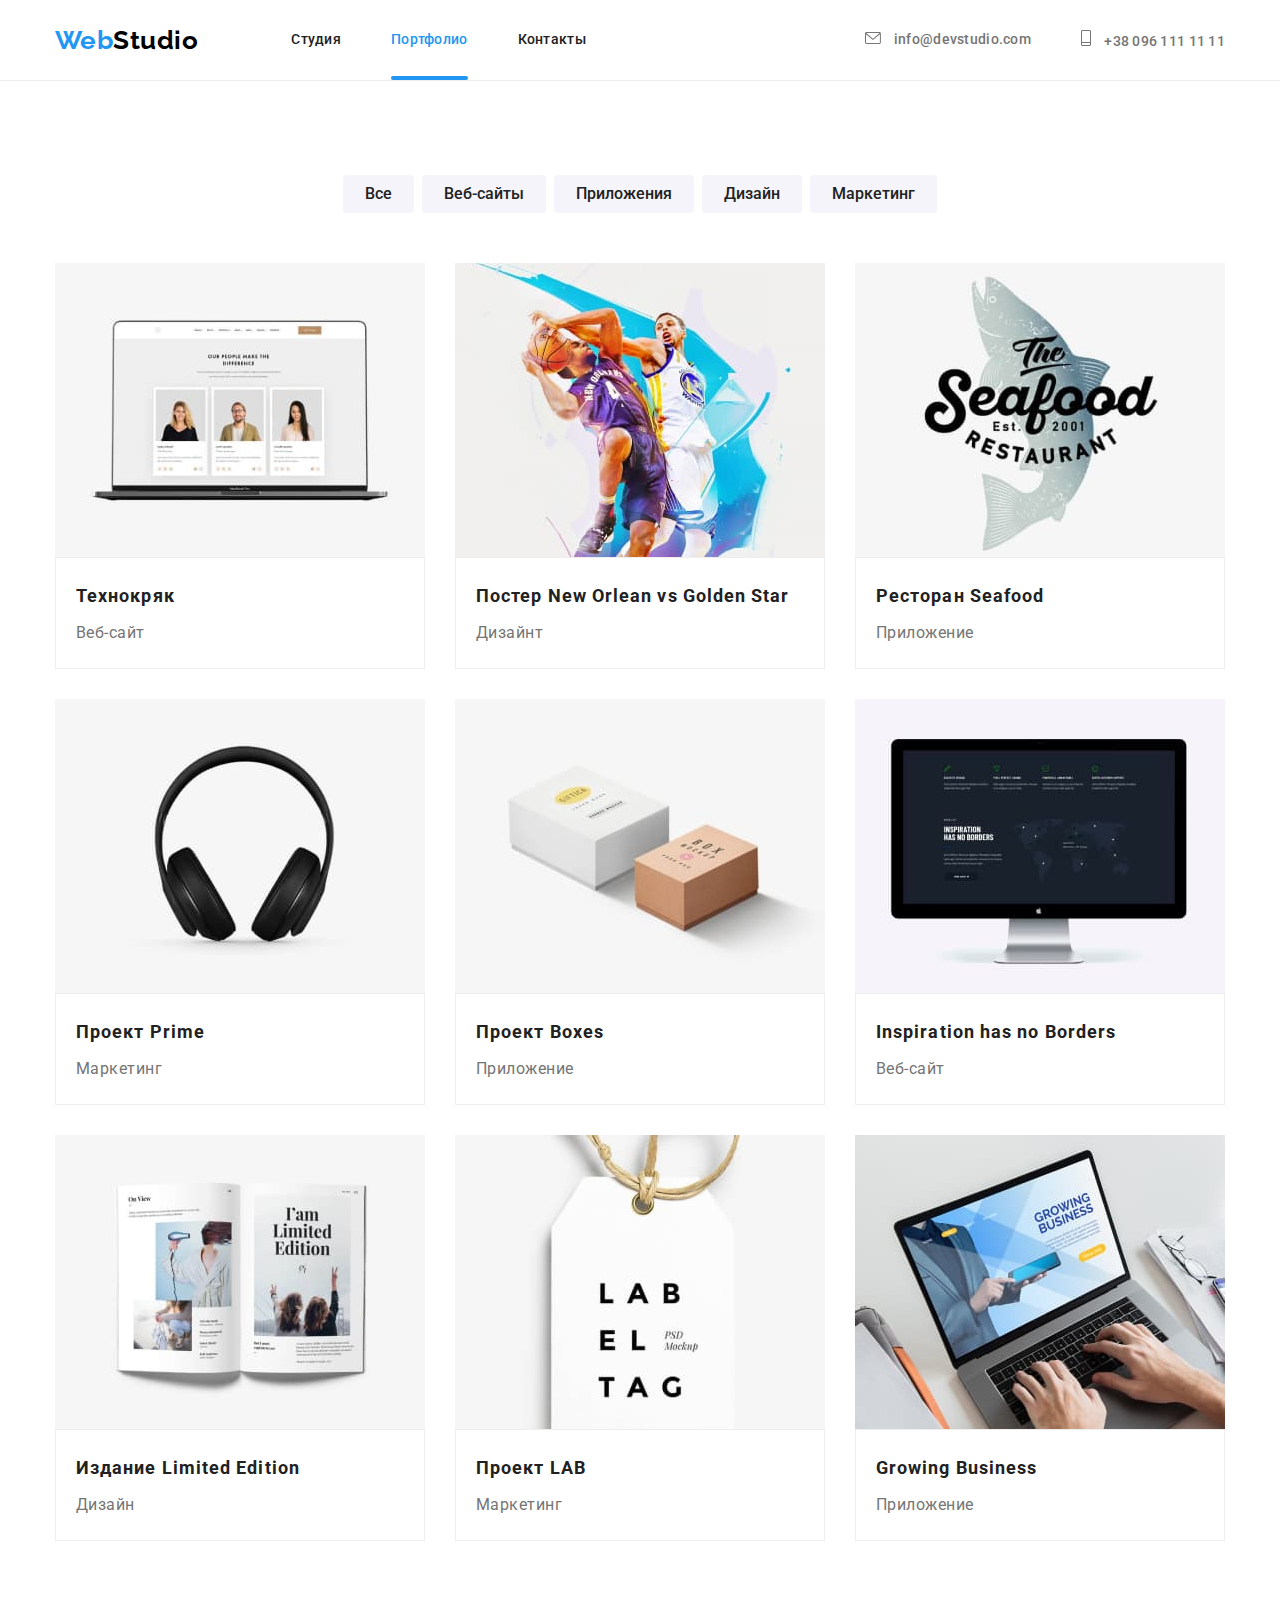
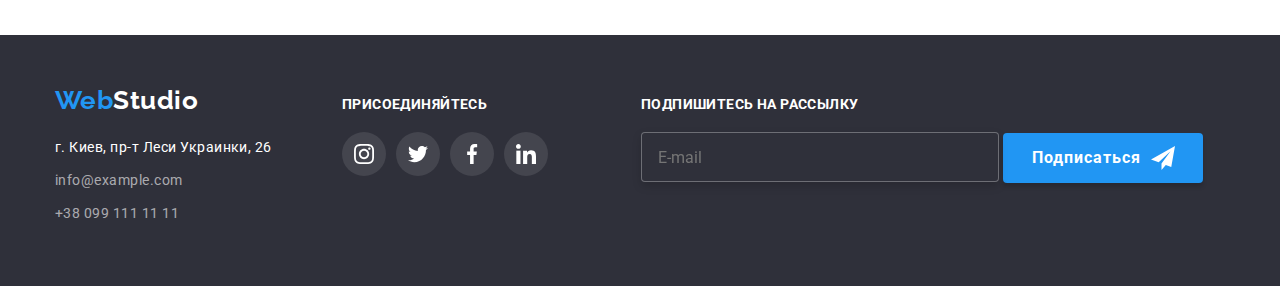
==== portfolio.html @ 66b0805a "add all my files" ====
<!DOCTYPE html>
<html lang="ru">
  <head>
    <meta charset="UTF-8" />
    <meta http-equiv="X-UA-Compatible" content="IE=edge" />
    <meta name="viewport" content="width=device-width, initial-scale=1.0" />
    <title>Document</title>
    <link
      href="https://fonts.googleapis.com/css2?family=Raleway:wght@700&family=Roboto:wght@400;500;700;900&display=swap"
      rel="stylesheet"
    />
    <link
      rel="stylesheet"
      href="https://cdnjs.cloudflare.com/ajax/libs/modern-normalize/1.1.0/modern-normalize.min.css"
    />
    <link rel="stylesheet" href="./css/styles.css" />
  </head>
  <body class="body">
    <!-- хедер -->
    <header class="site-heder">
      <div class="container main-heder">
        <nav class="nav-title">
          <a href="./index.html" class="logo"
            ><span class="logo-web">Web</span><span class="logo-studio">Studio</span></a
          >
          <ul class="nav">
            <li class="item"><a class="link-nav" href="./index.html">Студия</a></li>
            <li class="item"><a class="link-nav current" href="">Портфолио</a></li>
            <li class="item"><a class="link-nav" href="">Контакты</a></li>
          </ul>
        </nav>

        <ul class="auth">
          <li class="auth-item">
            <a class="link-auth" href="mailto:info@devstudio.com">
              <svg class="icon-auth" width="16" height="12">
                <use href="./images/symbol-defs.svg#icon-envelope"></use>
              </svg>
              info@devstudio.com</a
            >
          </li>
          <li class="auth-item">
            <a class="link-auth" href="tel:+380961111111">
              <svg class="icon-auth" width="10" height="16">
                <use href="./images/symbol-defs.svg#icon-Vector"></use>
              </svg>
              +38 096 111 11 11</a
            >
          </li>
        </ul>
      </div>
    </header>
    <!-- розділ мейн -->
    <main>
      <!-- Портфолио -->
      <section class="section">
        <div class="container">
          <h1 class="visually-hidden">Портфолио</h1>
          <ul class="btn-flex">
            <li class="btn-flex-element"><button class="btn" type="button">Все</button></li>
            <li class="btn-flex-element"><button class="btn" type="button">Веб-сайты</button></li>
            <li class="btn-flex-element"><button class="btn" type="button">Приложения</button></li>
            <li class="btn-flex-element"><button class="btn" type="button">Дизайн</button></li>
            <li class="btn-flex-element"><button class="btn" type="button">Маркетинг</button></li>
          </ul>
          <ul class="list-portfolio">
            <li class="flex-element">
              <a class="link-portfolio" href="">
                <div class="img-relative">
                  <img
                    class="img"
                    src="./images/macbook.jpg"
                    alt="people make the difference"
                    width="370"
                    height="294"
                  />
                  <div class="text-overlay">
                    <p class="text-img">
                      Ресурс предлагает комплексные предложения с разным уровнем функционала и
                      сервисов. Все это позволит посетителю получить исчерпывающие сведения о
                      компании или частном лице.
                    </p>
                  </div>
                </div>
                <div class="imeges">
                  <h2 class="title-portfolio">Технокряк</h2>
                  <p class="text-portfolio">Веб-сайт</p>
                </div>
              </a>
            </li>
            <li class="flex-element">
              <a class="link-portfolio" href="">
                <div class="img-relative">
                  <img
                    class="img"
                    src="./images/basketball.jpg"
                    alt="dynamic game"
                    width="370"
                    height="294"
                  />
                  <div class="text-overlay">
                    <p class="text-img">
                      Ресурс предлагает комплексные предложения с разным уровнем функционала и
                      сервисов. Все это позволит посетителю получить исчерпывающие сведения о
                      компании или частном лице.
                    </p>
                  </div>
                </div>
                <div class="imeges">
                  <h2 class="title-portfolio">Постер New Orlean vs Golden Star</h2>
                  <p class="text-portfolio">Дизайнт</p>
                </div>
              </a>
            </li>
            <li class="flex-element">
              <a class="link-portfolio" href="">
                <div class="img-relative">
                  <img
                    class="img"
                    src="./images/restourant.jpg"
                    alt="restaurant sign"
                    width="370"
                    height="294"
                  />
                  <div class="text-overlay">
                    <p class="text-img">
                      Ресурс предлагает комплексные предложения с разным уровнем функционала и
                      сервисов. Все это позволит посетителю получить исчерпывающие сведения о
                      компании или частном лице.
                    </p>
                  </div>
                </div>
                <div class="imeges">
                  <h2 class="title-portfolio">Ресторан Seafood</h2>
                  <p class="text-portfolio">Приложение</p>
                </div>
              </a>
            </li>
            <li class="flex-element">
              <a class="link-portfolio" href="">
                <div class="img-relative">
                  <img
                    class="img"
                    src="./images/earphones.jpg"
                    alt="black earphones"
                    width="370"
                    height="294"
                  />
                  <div class="text-overlay">
                    <p class="text-img">
                      Ресурс предлагает комплексные предложения с разным уровнем функционала и
                      сервисов. Все это позволит посетителю получить исчерпывающие сведения о
                      компании или частном лице.
                    </p>
                  </div>
                </div>
                <div class="imeges">
                  <h2 class="title-portfolio">Проект Prime</h2>
                  <p class="text-portfolio">Маркетинг</p>
                </div>
              </a>
            </li>
            <li class="flex-element">
              <a class="link-portfolio" href="">
                <div class="img-relative">
                  <img
                    class="img"
                    src="./images/boxes.jpg"
                    alt="two boxes"
                    width="370"
                    height="294"
                  />
                  <div class="text-overlay">
                    <p class="text-img">
                      Ресурс предлагает комплексные предложения с разным уровнем функционала и
                      сервисов. Все это позволит посетителю получить исчерпывающие сведения о
                      компании или частном лице.
                    </p>
                  </div>
                </div>
                <div class="imeges">
                  <h2 class="title-portfolio">Проект Boxes</h2>
                  <p class="text-portfolio">Приложение</p>
                </div>
              </a>
            </li>
            <li class="flex-element">
              <a class="link-portfolio" href="">
                <div class="img-relative">
                  <img
                    class="img"
                    src="./images/monitor.jpg"
                    alt="Inspiration"
                    width="370"
                    height="294"
                  />
                  <div class="text-overlay">
                    <p class="text-img">
                      Ресурс предлагает комплексные предложения с разным уровнем функционала и
                      сервисов. Все это позволит посетителю получить исчерпывающие сведения о
                      компании или частном лице.
                    </p>
                  </div>
                </div>
                <div class="imeges">
                  <h2 class="title-portfolio">Inspiration has no Borders</h2>
                  <p class="text-portfolio">Веб-сайт</p>
                </div>
              </a>
            </li>
            <li class="flex-element">
              <a class="link-portfolio" href="">
                <div class="img-relative">
                  <img
                    class="img"
                    src="./images/book.jpg"
                    alt="Limited Edition"
                    width="370"
                    height="294"
                  />
                  <div class="text-overlay">
                    <p class="text-img">
                      Ресурс предлагает комплексные предложения с разным уровнем функционала и
                      сервисов. Все это позволит посетителю получить исчерпывающие сведения о
                      компании или частном лице.
                    </p>
                  </div>
                </div>
                <div class="imeges">
                  <h2 class="title-portfolio">Издание Limited Edition</h2>
                  <p class="text-portfolio">Дизайн</p>
                </div>
              </a>
            </li>
            <li class="flex-element">
              <a class="link-portfolio" href="">
                <div class="img-relative">
                  <img
                    class="img"
                    src="./images/labeltag.jpg"
                    alt="label"
                    width="370"
                    height="294"
                  />
                  <div class="text-overlay">
                    <p class="text-img">
                      Ресурс предлагает комплексные предложения с разным уровнем функционала и
                      сервисов. Все это позволит посетителю получить исчерпывающие сведения о
                      компании или частном лице.
                    </p>
                  </div>
                </div>
                <div class="imeges">
                  <h2 class="title-portfolio">Проект LAB</h2>
                  <p class="text-portfolio">Маркетинг</p>
                </div>
              </a>
            </li>
            <li class="flex-element">
              <a class="link-portfolio" href="">
                <div class="img-relative">
                  <img
                    class="img"
                    src="./images/notebook.jpg"
                    alt="Growing Business"
                    width="370"
                    height="294"
                  />
                  <div class="text-overlay">
                    <p class="text-img">
                      Ресурс предлагает комплексные предложения с разным уровнем функционала и
                      сервисов. Все это позволит посетителю получить исчерпывающие сведения о
                      компании или частном лице.
                    </p>
                  </div>
                </div>
                <div class="imeges">
                  <h2 class="title-portfolio">Growing Business</h2>
                  <p class="text-portfolio">Приложение</p>
                </div>
              </a>
            </li>
          </ul>
        </div>
      </section>
    </main>
    <!-- Футер -->
    <footer class="site-footer">
      <div class="container footer">
        <div class="footer-auth">
          <a href="./index.html" class="logo link-block"
            ><span class="logo-web">Web</span><span class="footer-studio">Studio</span>
          </a>
          <address class="address">
            <ul>
              <li>
                <a
                  class="footer-address"
                  href="https://goo.gl/maps/VeayQojqGneW1Sk49"
                  target="_blank"
                  rel="noreferrer noopener"
                >
                  г. Киев, пр-т Леси Украинки, 26</a
                >
              </li>
              <li class="footer-link">
                <a class="footer-data" href="mailto:info@example.com">info@example.com</a>
              </li>
              <li class="footer-link">
                <a class="footer-data" href="tel:+380991111111">+38 099 111 11 11</a>
              </li>
            </ul>
          </address>
        </div>
        <div class="footer-net">
          <h2 class="footer-subtitle">присоединяйтесь</h2>
          <ul class="footer-listnet">
            <li class="footer-itemnet">
              <a class="net-link f-link" href="">
                <svg class="net-icons f-icons" width="20px" height="20px">
                  <use href="./images/symbol-defs.svg#icon-instagram-2"></use>
                </svg>
              </a>
            </li>
            <li class="footer-itemnet">
              <a class="net-link f-link" href="">
                <svg class="net-icons f-icons" width="20px" height="20px">
                  <use href="./images/symbol-defs.svg#icon-twitter-1"></use>
                </svg>
              </a>
            </li>
            <li class="footer-itemnet">
              <a class="net-link f-link" href="">
                <svg class="net-icons f-icons" width="20px" height="20px">
                  <use href="./images/symbol-defs.svg#icon-facebook-1"></use>
                </svg>
              </a>
            </li>
            <li class="footer-itemnet">
              <a class="net-link f-link" href="">
                <svg class="net-icons f-icons" width="20px" height="20px">
                  <use href="./images/symbol-defs.svg#icon-linkedin-1"></use>
                </svg>
              </a>
            </li>
          </ul>
        </div>
        <div class="footer-letter">
          <h2 class="footer-subtitle">Подпишитесь на рассылку</h2>
          <form name="signup_form" autocomplete="on" novalidate>
            <div>
              <label class="footer-field">
                <input class="footer-mail" type="email" name="email" placeholder="E-mail" />
              </label>

              <button class="btn-field" type="submit">
                <span class="btn-field-text">Подписаться</span>
                <svg class="telegram" width="24" height="24">
                  <use href="./images/symbol-defs.svg#icon-telegram"></use>
                </svg>
              </button>
            </div>
          </form>
        </div>
      </div>
    </footer>
    <script src="./js/modal.js"></script>
  </body>
</html>
---- css/styles.css ----
/* primary-text-color  #212121
secondary-text-color #757575
background-color #2196F3 #000000*/


:root {
    --primary-text-color: #212121;
    --secondary-text-color: #757575;
    --bg-hover-logo: #2196F3
}

/* BODY */
.body {
    --primary-text-color: #212121;
    font-family: Roboto, sans-serif;
    letter-spacing: 0.03em
}

a {text-decoration: none;}

ul {
    list-style: none;
}

h1,h2,h3,p,ul { 
    margin: 0;
    padding: 0;
} 
.container {
   
    width: 1200px;
    margin-right: auto;
    margin-left: auto;
    padding-right: 15px;
    padding-left: 15px;

    
  
}

/* HEDER */


/* Main-heder */
.site-heder {
    border-bottom: 1px solid #ECECEC;
}
.main-heder,
.nav-title {
    display: flex;
    align-items: center;
}

/* logo */
.logo-web {
    color: var(--bg-hover-logo);
}
.logo-studio {
    color: #000000;
}
.logo {
    margin-right: 93px;

    font-family: 'Raleway';
        font-weight: 700;
        font-size: 26px;
        line-height: 1.19;

        text-decoration: none;
}

/* link-nav */
.nav {
    display: flex;
}


.nav .item:not(:last-child) {
    margin-right: 50px;
}

.item {
    position: relative;
}

.link-nav {
    display: block;
    padding-top: 32px;
    padding-bottom: 32px;

        color: var(--primary-text-color);
  
        font-weight: 500;
        font-size: 14px;
        line-height: 1.14;
        letter-spacing: 0.02em;

        transition: 250ms cubic-bezier(0.4,
                    0,
                    0.2,
                    1);
        }
.link-nav.current {
    color: var(--bg-hover-logo);
}

.current::after {
    content: "";
    position: absolute;
    bottom: 0;
    left: 0;
    width: 100%;
    height: 4px;
    color: var(--bg-hover-logo);
    background: var(--bg-hover-logo);
    border-radius: 2px;
}

.link-nav:hover,
.link-nav:focus {
    color: var(--bg-hover-logo);
   
}

/* link-auth */

.auth {
    display: flex;
    margin-left: auto;
}

.auth .auth-item + .auth-item {
    margin-left: 50px;
}

.link-auth {


    color: var(--secondary-text-color);

        font-weight: 500;
        font-size: 14px;
        line-height: 1.14;
        letter-spacing: 0.02em;

        transition: 250ms cubic-bezier(0.4, 0, 0.2, 1);
}

.link-auth:hover,
.link-auth:focus {
    color: var(--bg-hover-logo);
    /* fill: var(--bg-hover-logo); */
}

.link-auth:hover .icon-auth, 
.link-auth:focus .icon-auth {
    fill: var(--bg-hover-logo);
   
}


.icon-auth {
   
    margin-right: 10px;
    fill: var(--secondary-text-color);
}




/* HYRO */
.hyro {
    text-align: center;
    padding-top: 200px;
    padding-bottom: 200px;
    
    
}

.overlay {
    margin-right: auto;
    margin-left: auto;
    max-width: 1600px;
    height: 600px;
    background-image: linear-gradient(to right,
                rgba(47, 48, 58, 0.4),
                rgba(47, 48, 58, 0.4)),
                url("../images/bcg.jpg");
    background-repeat: no-repeat;
    background-position: center;
}

.hyro-text {
    color: #FFFFFF;

        font-weight: 900;
        font-size: 44px;
        line-height: 1.36;
       
        letter-spacing: 0.06em;
        text-transform: uppercase;

        width: 696px;
        height: 120px;
        margin-right: auto;
        margin-left: auto;
        margin-bottom: 30px;

}
.hyro-button {
    background-color: var(--bg-hover-logo);
    color: #FFFFFF;
    border: none;
    cursor: pointer;

        font-weight: 700;
        font-size: 16px;
        line-height: 1.88;
        letter-spacing: 0.06em;
        font-family: inherit;

    min-width: 200px;
    height: 50px;
    border-radius: 4px;
  
}

.backdrop {
    position: fixed;
    top:0;
    left:0;
    width: 100%;
    height: 100%;
    background-color: rgba(0, 0, 0, 0.2);
    opacity: 1;
    transition: opacity 250ms cubic-bezier(0.4, 0, 0.2, 1),
    visibility 250ms cubic-bezier(0.4, 0, 0.2, 1);
}

.backdrop.is-hidden {
    opacity: 0;
    pointer-events: none;
    visibility: hidden;
}

.backdrop.is-hidden .modal {
    transform: translate(-50%, -50%) scale(0.7);
}

.modal {
    position: absolute;
    top: 50%;
    left: 50%;
    transform: translate(-50%, -50%) scale(1);
    transition: transform 250ms cubic-bezier(0.4, 0, 0.2, 1),
    opacity 250ms cubic-bezier(0.4, 0, 0.2, 1);

    width: 528px;
    height: 581px;
    padding: 40px;
    

    background-color: #ffffff;
    box-shadow: 0px 1px 3px rgba(0, 0, 0, 0.12), 0px 1px 1px rgba(0, 0, 0, 0.14), 0px 2px 1px rgba(0, 0, 0, 0.2);
    border-radius: 4px;

}   

.btn-modal {
position: absolute;
top:8px;
right:8px;
display: flex;
justify-content: center;
align-items: center;
width: 30px;
height: 30px;
border-radius: 50%;
border-color: rgba(0, 0, 0, 0.1);
background-color: #ffffff;
}

.btn-modal:hover,
.btn-modal:focus {
    fill: var(--bg-hover-logo);
}

.form-title {
    font-weight: 700;
        font-size: 20px;
        line-height: 23px;
        text-align: center;
        letter-spacing: 0.03em;
        color: var(--primary-text-color);
        margin-bottom: 12px;
 
}

.modal-form {
    position: relative;
   
}

.modal-name {
    display: inline-flex;
    flex-direction: column;
    width: 100%;

    font-weight: 400;
        font-size: 12px;
        line-height: 1.17;
        letter-spacing: 0.01em;
        color: var(--secondary-text-color);

}
.modal-item {
    position: relative;
    width: 100%;
    margin-top: 4px;
        margin-bottom: 10px;
   

}

.modal-input {
   
    display: block;
    width: 100%;
   height: 40px;
   padding-left: 35px;
   padding-right: 35px;
    border: 1px solid rgba(33, 33, 33, 0.2);
    border-radius: 4px;
   
    transition: 250ms cubic-bezier(0.4,
                0,
                0.2,
                1);
}

.modal-input:hover,
.modal-input:focus {
    border-color: var(--bg-hover-logo);

}

.modal-input:hover + .form-icon
 {
    fill: var(--bg-hover-logo);
}

.modal-input:focus +.form-icon {
fill: var(--bg-hover-logo);
}

.form-icon {
    position: absolute;
    display: block;
    top: 50%;
    left: 25px;
    transform: translate(-50%, -50%);
    height: 18px;
}

.area {
    display: block;
    padding: 12px 16px;
    height: 120px;
    resize: none;
    margin-bottom: 20px;
}

.area::placeholder {
    font-weight: 400;
        font-size: 12px;
        line-height: 1.17;
        letter-spacing: 0.01em;
         color: rgba(117, 117, 117, 0.5);;
}

.modal-checkbox {
    margin-bottom: 30px;
}

.checkbox-label {
    display: flex;
   justify-content: center;
   align-items: center;
}

.text-checkbox {
    position: relative;
    font-weight: 400;
        font-size: 14px;
        line-height: 1.71;
        letter-spacing: 0.03em;
        color: var(--secondary-text-color);
}

.text-checkbox-before {
    
    display: inline-flex;
    
    width: 16px;
    height: 15px;
    border: 2px solid #000000;
    border-radius: 2px;
    box-shadow: 0px 4px 4px rgba(0, 0, 0, 0.25);
    background-color: transparent;
    margin-right: 8px;
    justify-content: center;
    align-items: center;
   
    
}

.text-checkbox-before svg {
    fill: #FFFFFF;
    opacity: 0;
}

.checkbox {
    position: absolute;
        width: 1px;
        height: 1px;
        margin: -1px;
        border: 0;
        padding: 0;
    
        white-space: nowrap;
        clip-path: inset(100%);
        clip: rect(0 0 0 0);
        overflow: hidden;

        transition: 250ms cubic-bezier(0.4,
                    0,
                    0.2,
                    1);
}
.checkbox:checked + .text-checkbox-before {
    background-color: var(--bg-hover-logo);
    border-color: var(--bg-hover-logo);
}
.checkbox:checked + .text-checkbox-before svg {
opacity: 1;
}

.link-checkbox {
    font-weight: 400;
        font-size: 14px;
        line-height: 1.71;
        letter-spacing: 0.03em;
        color: var(--bg-hover-logo);
        text-decoration: underline;
}

.btn-form {
    display: block;
    background-color: var(--bg-hover-logo);
        color: #FFFFFF;
        border: none;
        cursor: pointer;
    
        font-weight: 700;
        font-size: 16px;
        line-height: 1.88;
        letter-spacing: 0.06em;
        font-family: inherit;
    
        min-width: 200px;
        height: 50px;
        border-radius: 4px;
        box-shadow: 0px 4px 4px rgba(0, 0, 0, 0.15);

        margin-bottom: 40px;
        margin-left: auto;
        margin-right: auto;
}



/* about company */

.section {
    padding-top: 94px;
        padding-bottom: 94px;
}

.visually-hidden {
    position: absolute;
    width: 1px;
    height: 1px;
    margin: -1px;
    border: 0;
    padding: 0;

    white-space: nowrap;
    clip-path: inset(100%);
    clip: rect(0 0 0 0);
    overflow: hidden;
}

.benefits {
    display: flex;

}

.benefit-item { 

    margin-right: 30px;
}
.benefit-item:last-child {
    margin-right: 0px;
}

.benefit-icon {
    display: flex;
    background: #F5F4FA;
    border-radius: 4px;
    justify-content: center;
    align-items: center;
    margin-bottom: 30px;
    height: 120px;
}

.icon {
    width: 65px;
    height: 70px;
}

.benefit-subtitle {

    color: var(--primary-text-color);

        font-weight: 700;
        font-size: 14px;
        line-height: 1.14;
        text-transform: uppercase;

        margin-bottom: 10px;
}
.benefit-text {


    color: var(--secondary-text-color);
        width: 270px;
        font-weight: 400;
        font-size: 14px;
        line-height: 1.71;
}
/* work */
.work-section { 
    padding-bottom: 94px;
}
.work-item {
    display: flex;
    
    
}
.work-image {
    position: relative;
    margin-right: 30px;

}

.work-image:last-child {
    margin-right: 0px;
}

.work {
    color: var(--primary-text-color);

        font-weight: 700;
        font-size: 36px;
        line-height: 1.17;
        text-align: center;

        margin-bottom: 50px;
}

.work-picture {
    display: block;
}

.work-absolute {
    position: absolute;
    width: 100%;
    height: 70px;
    bottom: 0;
    padding-top: 27px;
    padding-bottom: 27px;

        font-style: normal;
        font-weight: 700;
        font-size: 14px;
        line-height: 16px;
        text-align: center;
        text-transform: uppercase;

        color: #FFFFFF;
        background-image: linear-gradient(to right,
                    rgba(47, 48, 58, 0.8),
                    rgba(47, 48, 58, 0.8));
}

/* TEAM */
.backcolor {
    background-color: #F5F4FA;

}
.title-team {

    color: var(--primary-text-color);

        font-weight: 700;
        font-size: 36px;
        line-height: 1.17;
        text-align: center;

        margin-bottom: 50px;
}

.team-item {
    display: flex;

}

.team-image {

        width: calc((100%-90px) / 4);
        margin-right: 30px;
        background-color: #FFFFFF;
        box-shadow: 0px 1px 3px rgba(0, 0, 0, 0.12), 0px 1px 1px rgba(0, 0, 0, 0.14), 0px 2px 1px rgba(0, 0, 0, 0.2);
        border-radius: 0px 0px 4px 4px
}
.team-image:last-child {
    margin-right: 0;
}

.inform-team {
    padding-top: 30px;
}

.title-name {

        font-weight: 500;
        font-size: 16px;
        line-height: 1.19;
        text-align: center;
        margin-bottom: 10px;
}
.text-team {
    color: var(--secondary-text-color);

            font-weight: 400;
            font-size: 16px;
            line-height: 1.19;
            text-align: center;
            margin-bottom: 16px;

}
.network {
padding-left: 32px;
    padding-right: 32px;
    padding-bottom: 30px;
}

.net-items {
display: flex;
justify-content: center;
align-items: center;
}

.net-link {
display: flex;
    width: 44px;
    height: 44px;
    align-items: center;
    justify-content: center;
    border-radius: 50px;
    fill: #AFB1B8;

    transition: 250ms cubic-bezier(0.4,
                0,
                0.2,
                1);
}
.net-list:not(:last-child) {
    margin-right: 10px;
}

.net-link:hover,
.net-link:focus {
    background-color: var(--bg-hover-logo);
    border-radius: 50px;
    fill: #FFFFFF;
    
}
.net-link:hover .net-icons,
.net-link:focus .net-icons {
fill: #FFFFFF;
transition: 250ms cubic-bezier(0.4,
            0,
            0.2,
            1);
}

  /* border-radius: 50px; */
  /* fill: #FFFFFF; */

/* CLIENTS */
.title-clients {
    color: var(--primary-text-color);
    font-weight: 700;
    font-size: 36px;
    line-height: 1.17;
    text-align: center;
    margin-bottom: 50px;
}

.list-clients {
display: flex;
justify-content: center;
align-items: center;

}



.link-clients {
    display: flex;
    border: 1px solid #AFB1B8;
    justify-content: center;
    align-items: center;
    border-radius: 4px;
    width: 170px;
    height: 92px;

        transition: 250ms cubic-bezier(0.4,
                    0,
                    0.2,
                    1);
   
}

.link-clients:hover,
.link-clients:focus {
    color: var(--bg-hover-logo);
    border-color: var(--bg-hover-logo);

}


.link-clients:hover .icons-clients,
.link-clients:focus .icons-clients {
    fill: var(--bg-hover-logo);

}

.item-clients:not(:last-child) {
    margin-right: 30px;
}

.icons-clients {
    fill: #AFB1B8;

        transition: 250ms cubic-bezier(0.4,
                    0,
                    0.2,
                    1);

}
.icons-clients:hover,
.icons-clients:focus {
    fill: var(--bg-hover-logo);
    transition: 250ms cubic-bezier(0.4,
                0,
                0.2,
                1);
}


/* --FOOTER-- */

.site-footer {
    background-color: #2F303A;
    padding-top: 50px;
    padding-bottom: 60px;
}

.footer {
    display: flex;
    align-items: baseline;
}

.footer-auth {
    margin-right: 70px;
}

.footer-studio {
    color: #FFFFFF;
}


.link-block {
    display: block;
    margin-right: auto;
    margin-bottom: 20px;
}


.address {
    font-family: Roboto, sans-serif;
    
}

.footer-address {

        display: block;        
    color: #FFFFFF;

        font-weight: 400;
        font-size: 14px;
        line-height: 1.71;
        font-style: normal;

}

.footer-link {
    margin-top: 9px;
}

.footer-data {

        display: block;
    color: rgba(255, 255, 255, 0.6);

        font-weight: 400;
        font-size: 14px;
        line-height: 1.71;
        font-style: normal;

        transition: 250ms cubic-bezier(0.4,
                    0,
                    0.2,
                    1);
}


.footer-data:hover,
.footer-data:focus {
    color: var(--bg-hover-logo);
  
}

.footer-net {
    margin-right: 93px;
}

.footer-subtitle {
     color: #FFFFFF;
        font-style: normal;
        font-weight: 700;
        font-size: 14px;
        line-height: 16px;
        letter-spacing: 0.03em;
        text-transform: uppercase;
        margin-bottom: 20px;
}

.footer-listnet {
    display: flex;
    justify-content: center;
    align-items: center;
}
.f-link {
    background: rgba(255, 255, 255, 0.1);

}

.footer-itemnet:not(:last-child) {
    margin-right: 10px;
}
.f-icons {
    fill: #FFFFFF;
    
}

.footer-mail {
    width: 358px;
    height: 50px;
    background-color: #2F303A;
    border: 1px solid rgba(255, 255, 255, 0.3);
    filter: drop-shadow(0px 4px 4px rgba(0, 0, 0, 0.15));
        border-radius: 4px;
        padding-left: 16px;
        color: #ffffff;

            font-weight: 400;
            font-size: 16px;
            line-height: 1.25;
}

.btn-field {
    display: inline-flex;
    align-items: center;
    padding-left: 29px;
    width: 200px;
    height: 50px;
    background-color: var(--bg-hover-logo);
    font-weight: 700;
        font-size: 16px;
        line-height: 1.88;
        letter-spacing: 0.06em;
        box-shadow: 0px 4px 4px rgba(0, 0, 0, 0.15);
            border-radius: 4px;
            border: transparent;
        color: #FFFFFF;
}

.btn-field-text {
    margin-right: 10px;
}

.telegram {
    fill: #FFFFFF;
}
 


/* SECOND page */
/* section button */

.btn-flex {
    display: flex;
    margin-left: auto;
    margin-right: auto;
    justify-content: center;
    margin-bottom: 50px;
}

.btn-flex-element {

    margin-right: 8px;
    
}

.btn-flex-element:last-child {
    margin-right: 0px;
}

.btn {background-color: rgba(245, 244, 250, 1);
color: var(--primary-text-color);
border: none;
cursor: pointer;

    font-weight: 500;
    font-size: 16px;
    line-height: 1.63;
    text-align: center;
    font-family: inherit;

    border-radius: 4px;

    padding: 6px 22px;

    transition: 250ms cubic-bezier(0.4,
                0,
                0.2,
                1);
}

.btn-element {
    display: block;
    padding: 6px 22px;
}

.btn:hover,
.btn:focus {
    background-color: var(--bg-hover-logo);
    color: rgba(255, 255, 255, 1);
    box-shadow: 0px 3px 1px rgba(0, 0, 0, 0.1), 0px 1px 2px rgba(0, 0, 0, 0.08), 0px 2px 2px rgba(0, 0, 0, 0.12);
    border-radius: 4px;
   
}

.list-portfolio {
    display: flex;
    margin-right: auto;
    margin-left: auto;
    flex-wrap: wrap;

    
}

.flex-element {
   
    width: 370px;
    margin-right: 30px;
    margin-bottom: 30px;

    transition: transform 250ms cubic-bezier(0.4,
                0,
                0.2,
                1);
    
    
}
.flex-element:hover {
    
    box-shadow: 0px 1px 1px rgba(0, 0, 0, 0.12), 0px 4px 4px rgba(0, 0, 0, 0.06), 1px 4px 6px rgba(0, 0, 0, 0.16);
}

.flex-element:nth-child(3n) {
    margin-right: 0px;
}
.flex-element:nth-last-child(-n + 3) {
    margin-bottom: 0px;
}

 .img-relative { 
    position: relative;
    overflow: hidden;
}

/*.img-relative::before {
    content: "";
    position: absolute;
    bottom: 0;
    display: inline-block;
    width: 100%;
    height: 100%;
    background-color: rgb(255, 127, 127,0.5);
    
    transform: translateY(100%);
}*/

.text-overlay {
 
    position: absolute;
    top: 0;
    width: 100%;
    height: 100%;

 background-color: rgba(33, 150, 243, 0.9);
    color: #FFFFFF;
    transform: translateY(100%);
    
    transition: transform 250ms cubic-bezier(0.4,
                0,
                0.2,
                1),
    opacity 250ms cubic-bezier(0.4,
            0,
            0.2,
            1);

}

.link-portfolio:hover .text-overlay,
.link-portfolio:focus .text-overlay {
transform: translateY(0);
opacity: 1;

} 



.text-img {

        padding: 63px 24px;
        color: #FFFFFF;
        font-style: normal;
        font-weight: 400;
        font-size: 18px;
        line-height: 1.56;

}

/* BLOK PORTFOLIO */
/* =================== */

.img {
    display: block;
}
.imeges {
    padding: 20px;
    border: 1px solid #EEEEEE;
}

.title-portfolio {

    color: var(--primary-text-color);

        font-weight: 700;
        font-size: 18px;
        line-height: 2;
        letter-spacing: 0.06em;
}
.text-portfolio {
    
        margin-top: 4px;
    color: var(--secondary-text-color);

        font-weight: 400;
        font-size: 16px;
        line-height: 1.88;

}
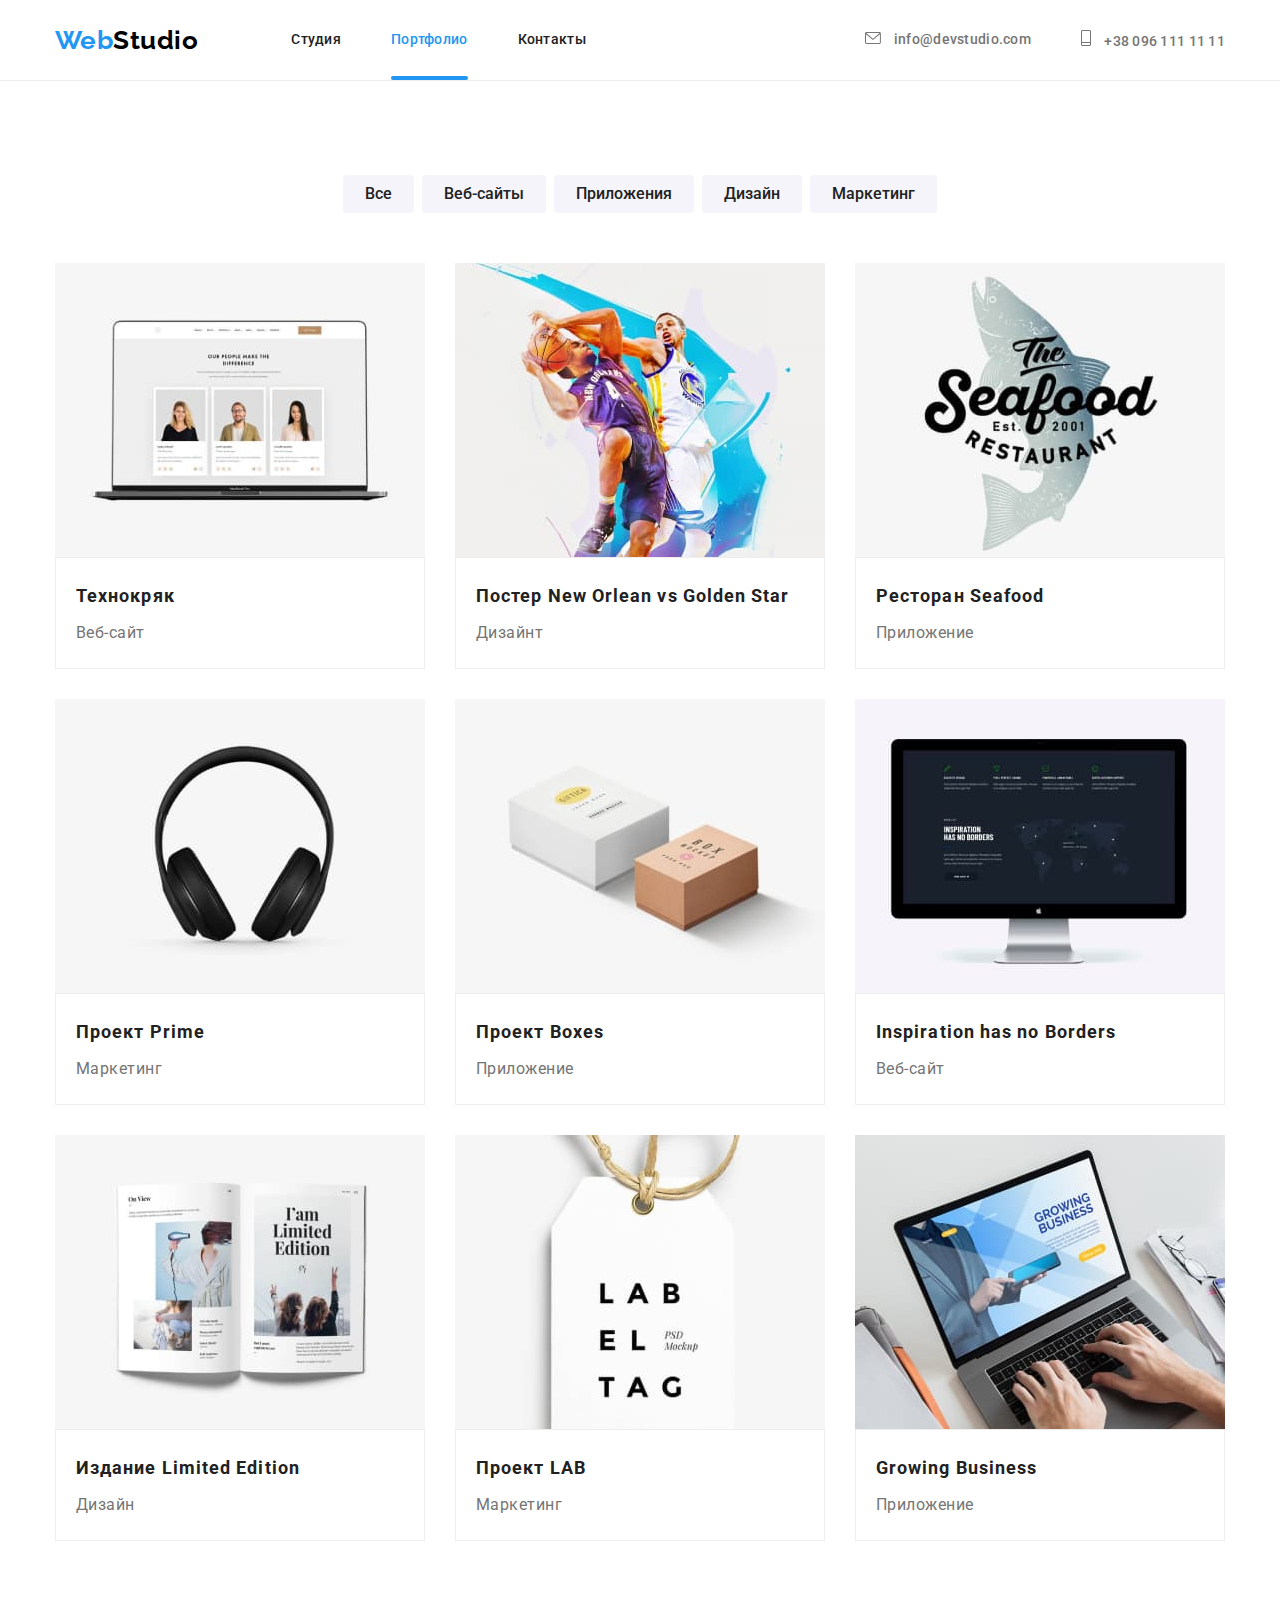
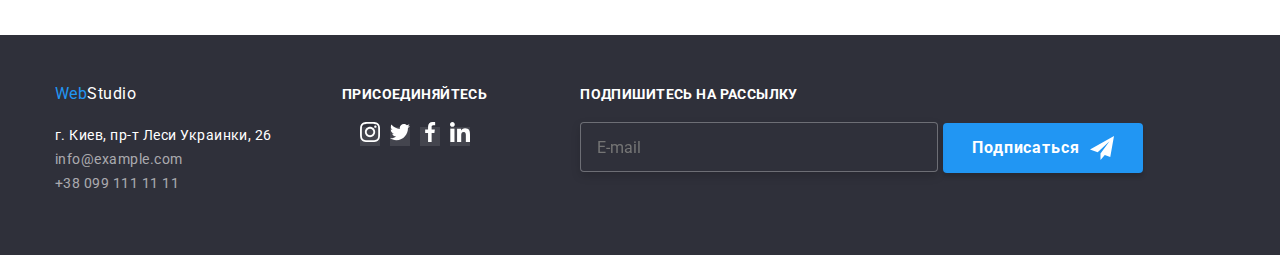
==== commit 41fceb5c: "BEM chenging" ====
--- a/portfolio.html
+++ b/portfolio.html
@@ -21,27 +21,27 @@
       <div class="container main-heder">
         <nav class="nav-title">
           <a href="./index.html" class="logo"
-            ><span class="logo-web">Web</span><span class="logo-studio">Studio</span></a
+            ><span class="logo__web">Web</span><span class="logo__studio">Studio</span></a
           >
           <ul class="nav">
-            <li class="item"><a class="link-nav" href="./index.html">Студия</a></li>
-            <li class="item"><a class="link-nav current" href="">Портфолио</a></li>
-            <li class="item"><a class="link-nav" href="">Контакты</a></li>
+            <li class="nav__item"><a class="nav__link" href="./index.html">Студия</a></li>
+            <li class="nav__item"><a class="nav__link current" href="">Портфолио</a></li>
+            <li class="nav__item"><a class="nav__link" href="">Контакты</a></li>
           </ul>
         </nav>
 
         <ul class="auth">
-          <li class="auth-item">
-            <a class="link-auth" href="mailto:info@devstudio.com">
-              <svg class="icon-auth" width="16" height="12">
+          <li class="auth__item">
+            <a class="auth__link" href="mailto:info@devstudio.com">
+              <svg class="auth__icon" width="16" height="12">
                 <use href="./images/symbol-defs.svg#icon-envelope"></use>
               </svg>
               info@devstudio.com</a
             >
           </li>
-          <li class="auth-item">
-            <a class="link-auth" href="tel:+380961111111">
-              <svg class="icon-auth" width="10" height="16">
+          <li class="auth__item">
+            <a class="auth__link" href="tel:+380961111111">
+              <svg class="auth__icon" width="10" height="16">
                 <use href="./images/symbol-defs.svg#icon-Vector"></use>
               </svg>
               +38 096 111 11 11</a
@@ -285,11 +285,11 @@
       </section>
     </main>
     <!-- Футер -->
-    <footer class="site-footer">
+    <footer class="site__footer">
       <div class="container footer">
         <div class="footer-auth">
-          <a href="./index.html" class="logo link-block"
-            ><span class="logo-web">Web</span><span class="footer-studio">Studio</span>
+          <a href="./index.html" class="logo__logo--footer"
+            ><span class="logo__web">Web</span><span class="logo__studio--white">Studio</span>
           </a>
           <address class="address">
             <ul>
--- a/css/styles.css
+++ b/css/styles.css
@@ -52,12 +52,7 @@
 }
 
 /* logo */
-.logo-web {
-    color: var(--bg-hover-logo);
-}
-.logo-studio {
-    color: #000000;
-}
+
 .logo {
     margin-right: 93px;
 
@@ -69,21 +64,29 @@
         text-decoration: none;
 }
 
+.logo__web {
+    color: var(--bg-hover-logo);
+}
+
+.logo__studio {
+    color: #000000;
+}
+
 /* link-nav */
 .nav {
     display: flex;
 }
 
 
-.nav .item:not(:last-child) {
+.nav .nav__item:not(:last-child) {
     margin-right: 50px;
 }
 
-.item {
+.nav__item {
     position: relative;
 }
 
-.link-nav {
+.nav__link {
     display: block;
     padding-top: 32px;
     padding-bottom: 32px;
@@ -100,7 +103,7 @@
                     0.2,
                     1);
         }
-.link-nav.current {
+.nav__link.current {
     color: var(--bg-hover-logo);
 }
 
@@ -116,8 +119,8 @@
     border-radius: 2px;
 }
 
-.link-nav:hover,
-.link-nav:focus {
+.nav__link:hover,
+.nav__link:focus {
     color: var(--bg-hover-logo);
    
 }
@@ -129,11 +132,11 @@
     margin-left: auto;
 }
 
-.auth .auth-item + .auth-item {
+.auth .auth__item + .auth__item {
     margin-left: 50px;
 }
 
-.link-auth {
+.auth__link {
 
 
     color: var(--secondary-text-color);
@@ -146,29 +149,29 @@
         transition: 250ms cubic-bezier(0.4, 0, 0.2, 1);
 }
 
-.link-auth:hover,
-.link-auth:focus {
+.auth__link:hover,
+.auth__link:focus {
     color: var(--bg-hover-logo);
     /* fill: var(--bg-hover-logo); */
 }
 
-.link-auth:hover .icon-auth, 
-.link-auth:focus .icon-auth {
+.auth__link:hover .auth__icon, 
+.auth__link:focus .auth__icon {
     fill: var(--bg-hover-logo);
    
 }
 
 
-.icon-auth {
+.auth__icon{
    
     margin-right: 10px;
     fill: var(--secondary-text-color);
 }
 
 
-
-
 /* HYRO */
+
+
 .hyro {
     text-align: center;
     padding-top: 200px;
@@ -190,7 +193,7 @@
     background-position: center;
 }
 
-.hyro-text {
+.hyro__text {
     color: #FFFFFF;
 
         font-weight: 900;
@@ -207,7 +210,7 @@
         margin-bottom: 30px;
 
 }
-.hyro-button {
+.hyro__button {
     background-color: var(--bg-hover-logo);
     color: #FFFFFF;
     border: none;
@@ -483,7 +486,7 @@
 
 .section {
     padding-top: 94px;
-        padding-bottom: 94px;
+    padding-bottom: 94px;
 }
 
 .visually-hidden {
@@ -500,20 +503,20 @@
     overflow: hidden;
 }
 
-.benefits {
-    display: flex;
-
-}
-
-.benefit-item { 
+.benefits__list {
+    display: flex;
+
+}
+
+.benefit__item { 
 
     margin-right: 30px;
 }
-.benefit-item:last-child {
+.benefit__item:last-child {
     margin-right: 0px;
 }
 
-.benefit-icon {
+.benefit__blok {
     display: flex;
     background: #F5F4FA;
     border-radius: 4px;
@@ -523,12 +526,12 @@
     height: 120px;
 }
 
-.icon {
+.benefit__icon {
     width: 65px;
     height: 70px;
 }
 
-.benefit-subtitle {
+.benefit__subtitle {
 
     color: var(--primary-text-color);
 
@@ -539,7 +542,7 @@
 
         margin-bottom: 10px;
 }
-.benefit-text {
+.benefit__text {
 
 
     color: var(--secondary-text-color);
@@ -548,26 +551,16 @@
         font-size: 14px;
         line-height: 1.71;
 }
-/* work */
-.work-section { 
+
+
+/*            WORK            */
+
+
+.work__section { 
     padding-bottom: 94px;
 }
-.work-item {
-    display: flex;
-    
-    
-}
-.work-image {
-    position: relative;
-    margin-right: 30px;
-
-}
-
-.work-image:last-child {
-    margin-right: 0px;
-}
-
-.work {
+
+.work__title {
     color: var(--primary-text-color);
 
         font-weight: 700;
@@ -578,11 +571,29 @@
         margin-bottom: 50px;
 }
 
-.work-picture {
+
+
+.work__list {
+    display: flex;
+    
+    
+}
+.work__item {
+    position: relative;
+    margin-right: 30px;
+
+}
+
+.work__item:last-child {
+    margin-right: 0px;
+}
+
+
+.work__image {
     display: block;
 }
 
-.work-absolute {
+.work__position {
     position: absolute;
     width: 100%;
     height: 70px;
@@ -608,7 +619,7 @@
     background-color: #F5F4FA;
 
 }
-.title-team {
+.team__title {
 
     color: var(--primary-text-color);
 
@@ -620,12 +631,12 @@
         margin-bottom: 50px;
 }
 
-.team-item {
-    display: flex;
-
-}
-
-.team-image {
+.team__list {
+    display: flex;
+
+}
+
+.team__item {
 
         width: calc((100%-90px) / 4);
         margin-right: 30px;
@@ -633,15 +644,15 @@
         box-shadow: 0px 1px 3px rgba(0, 0, 0, 0.12), 0px 1px 1px rgba(0, 0, 0, 0.14), 0px 2px 1px rgba(0, 0, 0, 0.2);
         border-radius: 0px 0px 4px 4px
 }
-.team-image:last-child {
+.team__item:last-child {
     margin-right: 0;
 }
 
-.inform-team {
+.team__description {
     padding-top: 30px;
 }
 
-.title-name {
+.team-subtitle {
 
         font-weight: 500;
         font-size: 16px;
@@ -649,7 +660,7 @@
         text-align: center;
         margin-bottom: 10px;
 }
-.text-team {
+.team__text {
     color: var(--secondary-text-color);
 
             font-weight: 400;
@@ -659,19 +670,25 @@
             margin-bottom: 16px;
 
 }
-.network {
+.social {
 padding-left: 32px;
     padding-right: 32px;
     padding-bottom: 30px;
 }
 
-.net-items {
+.social__list {
 display: flex;
 justify-content: center;
 align-items: center;
 }
 
-.net-link {
+
+.social__item:not(:last-child) {
+    margin-right: 10px;
+}
+
+
+.social__link {
 display: flex;
     width: 44px;
     height: 44px;
@@ -685,19 +702,17 @@
                 0.2,
                 1);
 }
-.net-list:not(:last-child) {
-    margin-right: 10px;
-}
-
-.net-link:hover,
-.net-link:focus {
+
+
+.social__link:hover,
+.social__link:focus {
     background-color: var(--bg-hover-logo);
     border-radius: 50px;
     fill: #FFFFFF;
     
 }
-.net-link:hover .net-icons,
-.net-link:focus .net-icons {
+.social__link:hover .social__icons,
+.social__link:focus .social__icons {
 fill: #FFFFFF;
 transition: 250ms cubic-bezier(0.4,
             0,
@@ -705,11 +720,11 @@
             1);
 }
 
-  /* border-radius: 50px; */
-  /* fill: #FFFFFF; */
 
 /* CLIENTS */
-.title-clients {
+
+
+.clients__title {
     color: var(--primary-text-color);
     font-weight: 700;
     font-size: 36px;
@@ -718,16 +733,18 @@
     margin-bottom: 50px;
 }
 
-.list-clients {
+.clients__list {
 display: flex;
 justify-content: center;
 align-items: center;
 
 }
 
-
-
-.link-clients {
+.clients__item:not(:last-child) {
+    margin-right: 30px;
+}
+
+.clients__link {
     display: flex;
     border: 1px solid #AFB1B8;
     justify-content: center;
@@ -743,25 +760,23 @@
    
 }
 
-.link-clients:hover,
-.link-clients:focus {
+.clients__link:hover,
+.clients__link:focus {
     color: var(--bg-hover-logo);
     border-color: var(--bg-hover-logo);
 
 }
 
 
-.link-clients:hover .icons-clients,
-.link-clients:focus .icons-clients {
+.clients__link:hover .clients__icons,
+.clients__link:focus .clients__icons {
     fill: var(--bg-hover-logo);
 
 }
 
-.item-clients:not(:last-child) {
-    margin-right: 30px;
-}
-
-.icons-clients {
+
+
+.clients__icons {
     fill: #AFB1B8;
 
         transition: 250ms cubic-bezier(0.4,
@@ -770,8 +785,8 @@
                     1);
 
 }
-.icons-clients:hover,
-.icons-clients:focus {
+.clients__icons:hover,
+.clients__icons:focus {
     fill: var(--bg-hover-logo);
     transition: 250ms cubic-bezier(0.4,
                 0,
@@ -782,7 +797,7 @@
 
 /* --FOOTER-- */
 
-.site-footer {
+.site__footer {
     background-color: #2F303A;
     padding-top: 50px;
     padding-bottom: 60px;
@@ -797,17 +812,16 @@
     margin-right: 70px;
 }
 
-.footer-studio {
-    color: #FFFFFF;
-}
-
-
-.link-block {
+
+.logo__logo--footer {
     display: block;
     margin-right: auto;
     margin-bottom: 20px;
 }
 
+.logo__studio--white {
+    color: #FFFFFF;
+}
 
 .address {
     font-family: Roboto, sans-serif;
@@ -826,8 +840,8 @@
 
 }
 
-.footer-link {
-    margin-top: 9px;
+.address__item:not(:last-child) {
+    margin-bottom: 9px;
 }
 
 .footer-data {
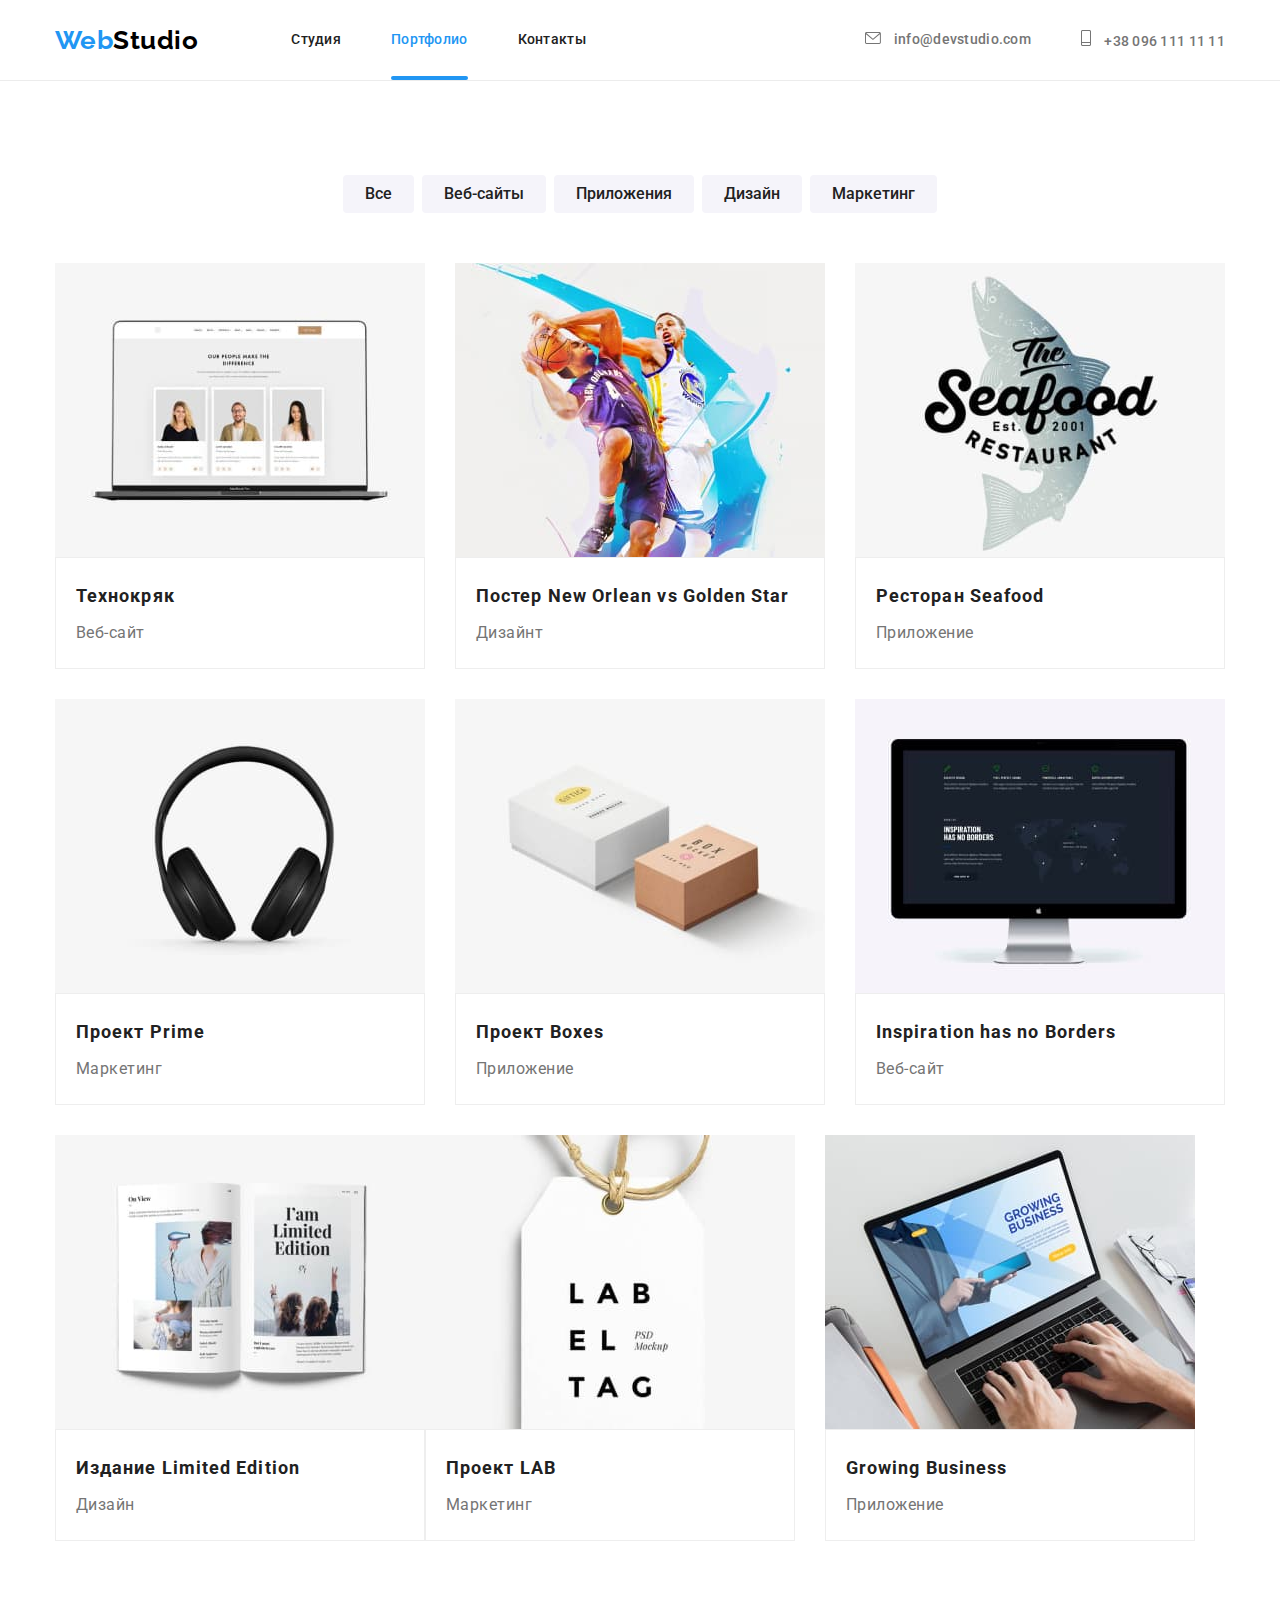
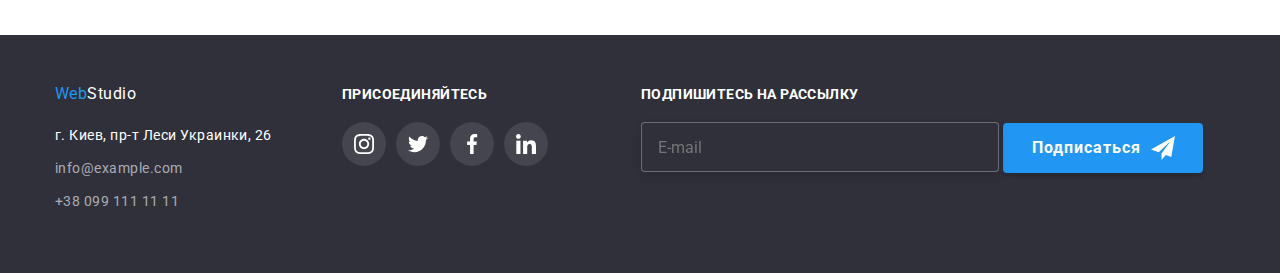
==== commit 230143cb: "BEM finished" ====
--- a/portfolio.html
+++ b/portfolio.html
@@ -56,227 +56,227 @@
       <section class="section">
         <div class="container">
           <h1 class="visually-hidden">Портфолио</h1>
-          <ul class="btn-flex">
-            <li class="btn-flex-element"><button class="btn" type="button">Все</button></li>
-            <li class="btn-flex-element"><button class="btn" type="button">Веб-сайты</button></li>
-            <li class="btn-flex-element"><button class="btn" type="button">Приложения</button></li>
-            <li class="btn-flex-element"><button class="btn" type="button">Дизайн</button></li>
-            <li class="btn-flex-element"><button class="btn" type="button">Маркетинг</button></li>
+          <ul class="btn__list">
+            <li class="btn__item"><button class="btn" type="button">Все</button></li>
+            <li class="btn__item"><button class="btn" type="button">Веб-сайты</button></li>
+            <li class="btn__item"><button class="btn" type="button">Приложения</button></li>
+            <li class="btn__item"><button class="btn" type="button">Дизайн</button></li>
+            <li class="btn__item"><button class="btn" type="button">Маркетинг</button></li>
           </ul>
-          <ul class="list-portfolio">
-            <li class="flex-element">
-              <a class="link-portfolio" href="">
-                <div class="img-relative">
-                  <img
-                    class="img"
+          <ul class="portfolio__list">
+            <li class="portfolio__item">
+              <a class="portfolio__link" href="">
+                <div class="portfolio__relative">
+                  <img
+                    class="portfolio__image"
                     src="./images/macbook.jpg"
                     alt="people make the difference"
                     width="370"
                     height="294"
                   />
-                  <div class="text-overlay">
-                    <p class="text-img">
-                      Ресурс предлагает комплексные предложения с разным уровнем функционала и
-                      сервисов. Все это позволит посетителю получить исчерпывающие сведения о
-                      компании или частном лице.
-                    </p>
-                  </div>
-                </div>
-                <div class="imeges">
-                  <h2 class="title-portfolio">Технокряк</h2>
-                  <p class="text-portfolio">Веб-сайт</p>
-                </div>
-              </a>
-            </li>
-            <li class="flex-element">
-              <a class="link-portfolio" href="">
-                <div class="img-relative">
-                  <img
-                    class="img"
+                  <div class="portfolio__overlay">
+                    <p class="overlay__image">
+                      Ресурс предлагает комплексные предложения с разным уровнем функционала и
+                      сервисов. Все это позволит посетителю получить исчерпывающие сведения о
+                      компании или частном лице.
+                    </p>
+                  </div>
+                </div>
+                <div class="portfolio__description">
+                  <h2 class="portfolio__title">Технокряк</h2>
+                  <p class="portfolio__text">Веб-сайт</p>
+                </div>
+              </a>
+            </li>
+            <li class="portfolio__item">
+              <a class="portfolio__link" href="">
+                <div class="portfolio__relative">
+                  <img
+                    class="portfolio__image"
                     src="./images/basketball.jpg"
                     alt="dynamic game"
                     width="370"
                     height="294"
                   />
-                  <div class="text-overlay">
-                    <p class="text-img">
-                      Ресурс предлагает комплексные предложения с разным уровнем функционала и
-                      сервисов. Все это позволит посетителю получить исчерпывающие сведения о
-                      компании или частном лице.
-                    </p>
-                  </div>
-                </div>
-                <div class="imeges">
-                  <h2 class="title-portfolio">Постер New Orlean vs Golden Star</h2>
-                  <p class="text-portfolio">Дизайнт</p>
-                </div>
-              </a>
-            </li>
-            <li class="flex-element">
-              <a class="link-portfolio" href="">
-                <div class="img-relative">
-                  <img
-                    class="img"
+                  <div class="portfolio__overlay">
+                    <p class="overlay__image">
+                      Ресурс предлагает комплексные предложения с разным уровнем функционала и
+                      сервисов. Все это позволит посетителю получить исчерпывающие сведения о
+                      компании или частном лице.
+                    </p>
+                  </div>
+                </div>
+                <div class="portfolio__description">
+                  <h2 class="portfolio__title">Постер New Orlean vs Golden Star</h2>
+                  <p class="portfolio__text">Дизайнт</p>
+                </div>
+              </a>
+            </li>
+            <li class="portfolio__item">
+              <a class="portfolio__link" href="">
+                <div class="portfolio__relative">
+                  <img
+                    class="portfolio__image"
                     src="./images/restourant.jpg"
                     alt="restaurant sign"
                     width="370"
                     height="294"
                   />
-                  <div class="text-overlay">
-                    <p class="text-img">
-                      Ресурс предлагает комплексные предложения с разным уровнем функционала и
-                      сервисов. Все это позволит посетителю получить исчерпывающие сведения о
-                      компании или частном лице.
-                    </p>
-                  </div>
-                </div>
-                <div class="imeges">
-                  <h2 class="title-portfolio">Ресторан Seafood</h2>
-                  <p class="text-portfolio">Приложение</p>
-                </div>
-              </a>
-            </li>
-            <li class="flex-element">
-              <a class="link-portfolio" href="">
-                <div class="img-relative">
-                  <img
-                    class="img"
+                  <div class="portfolio__overlay">
+                    <p class="overlay__image">
+                      Ресурс предлагает комплексные предложения с разным уровнем функционала и
+                      сервисов. Все это позволит посетителю получить исчерпывающие сведения о
+                      компании или частном лице.
+                    </p>
+                  </div>
+                </div>
+                <div class="portfolio__description">
+                  <h2 class="portfolio__title">Ресторан Seafood</h2>
+                  <p class="portfolio__text">Приложение</p>
+                </div>
+              </a>
+            </li>
+            <li class="portfolio__item">
+              <a class="portfolio__link" href="">
+                <div class="portfolio__relative">
+                  <img
+                    class="portfolio__image"
                     src="./images/earphones.jpg"
                     alt="black earphones"
                     width="370"
                     height="294"
                   />
-                  <div class="text-overlay">
-                    <p class="text-img">
-                      Ресурс предлагает комплексные предложения с разным уровнем функционала и
-                      сервисов. Все это позволит посетителю получить исчерпывающие сведения о
-                      компании или частном лице.
-                    </p>
-                  </div>
-                </div>
-                <div class="imeges">
-                  <h2 class="title-portfolio">Проект Prime</h2>
-                  <p class="text-portfolio">Маркетинг</p>
-                </div>
-              </a>
-            </li>
-            <li class="flex-element">
-              <a class="link-portfolio" href="">
-                <div class="img-relative">
-                  <img
-                    class="img"
+                  <div class="portfolio__overlay">
+                    <p class="overlay__image">
+                      Ресурс предлагает комплексные предложения с разным уровнем функционала и
+                      сервисов. Все это позволит посетителю получить исчерпывающие сведения о
+                      компании или частном лице.
+                    </p>
+                  </div>
+                </div>
+                <div class="portfolio__description">
+                  <h2 class="portfolio__title">Проект Prime</h2>
+                  <p class="portfolio__text">Маркетинг</p>
+                </div>
+              </a>
+            </li>
+            <li class="portfolio__item">
+              <a class="portfolio__link" href="">
+                <div class="portfolio__relative">
+                  <img
+                    class="portfolio__image"
                     src="./images/boxes.jpg"
                     alt="two boxes"
                     width="370"
                     height="294"
                   />
-                  <div class="text-overlay">
-                    <p class="text-img">
-                      Ресурс предлагает комплексные предложения с разным уровнем функционала и
-                      сервисов. Все это позволит посетителю получить исчерпывающие сведения о
-                      компании или частном лице.
-                    </p>
-                  </div>
-                </div>
-                <div class="imeges">
-                  <h2 class="title-portfolio">Проект Boxes</h2>
-                  <p class="text-portfolio">Приложение</p>
-                </div>
-              </a>
-            </li>
-            <li class="flex-element">
-              <a class="link-portfolio" href="">
-                <div class="img-relative">
-                  <img
-                    class="img"
+                  <div class="portfolio__overlay">
+                    <p class="overlay__image">
+                      Ресурс предлагает комплексные предложения с разным уровнем функционала и
+                      сервисов. Все это позволит посетителю получить исчерпывающие сведения о
+                      компании или частном лице.
+                    </p>
+                  </div>
+                </div>
+                <div class="portfolio__description">
+                  <h2 class="portfolio__title">Проект Boxes</h2>
+                  <p class="portfolio__text">Приложение</p>
+                </div>
+              </a>
+            </li>
+            <li class="portfolio__item">
+              <a class="portfolio__link" href="">
+                <div class="portfolio__relative">
+                  <img
+                    class="portfolio__image"
                     src="./images/monitor.jpg"
                     alt="Inspiration"
                     width="370"
                     height="294"
                   />
-                  <div class="text-overlay">
-                    <p class="text-img">
-                      Ресурс предлагает комплексные предложения с разным уровнем функционала и
-                      сервисов. Все это позволит посетителю получить исчерпывающие сведения о
-                      компании или частном лице.
-                    </p>
-                  </div>
-                </div>
-                <div class="imeges">
-                  <h2 class="title-portfolio">Inspiration has no Borders</h2>
-                  <p class="text-portfolio">Веб-сайт</p>
-                </div>
-              </a>
-            </li>
-            <li class="flex-element">
-              <a class="link-portfolio" href="">
-                <div class="img-relative">
-                  <img
-                    class="img"
+                  <div class="portfolio__overlay">
+                    <p class="overlay__image">
+                      Ресурс предлагает комплексные предложения с разным уровнем функционала и
+                      сервисов. Все это позволит посетителю получить исчерпывающие сведения о
+                      компании или частном лице.
+                    </p>
+                  </div>
+                </div>
+                <div class="portfolio__description">
+                  <h2 class="portfolio__title">Inspiration has no Borders</h2>
+                  <p class="portfolio__text">Веб-сайт</p>
+                </div>
+              </a>
+            </li>
+            <li class="portfolio__itemt">
+              <a class="portfolio__link" href="">
+                <div class="portfolio__relative">
+                  <img
+                    class="portfolio__image"
                     src="./images/book.jpg"
                     alt="Limited Edition"
                     width="370"
                     height="294"
                   />
-                  <div class="text-overlay">
-                    <p class="text-img">
-                      Ресурс предлагает комплексные предложения с разным уровнем функционала и
-                      сервисов. Все это позволит посетителю получить исчерпывающие сведения о
-                      компании или частном лице.
-                    </p>
-                  </div>
-                </div>
-                <div class="imeges">
-                  <h2 class="title-portfolio">Издание Limited Edition</h2>
-                  <p class="text-portfolio">Дизайн</p>
-                </div>
-              </a>
-            </li>
-            <li class="flex-element">
-              <a class="link-portfolio" href="">
-                <div class="img-relative">
-                  <img
-                    class="img"
+                  <div class="portfolio__overlay">
+                    <p class="overlay__image">
+                      Ресурс предлагает комплексные предложения с разным уровнем функционала и
+                      сервисов. Все это позволит посетителю получить исчерпывающие сведения о
+                      компании или частном лице.
+                    </p>
+                  </div>
+                </div>
+                <div class="portfolio__description">
+                  <h2 class="portfolio__title">Издание Limited Edition</h2>
+                  <p class="portfolio__text">Дизайн</p>
+                </div>
+              </a>
+            </li>
+            <li class="portfolio__item">
+              <a class="portfolio__link" href="">
+                <div class="portfolio__relative">
+                  <img
+                    class="portfolio__image"
                     src="./images/labeltag.jpg"
                     alt="label"
                     width="370"
                     height="294"
                   />
-                  <div class="text-overlay">
-                    <p class="text-img">
-                      Ресурс предлагает комплексные предложения с разным уровнем функционала и
-                      сервисов. Все это позволит посетителю получить исчерпывающие сведения о
-                      компании или частном лице.
-                    </p>
-                  </div>
-                </div>
-                <div class="imeges">
-                  <h2 class="title-portfolio">Проект LAB</h2>
-                  <p class="text-portfolio">Маркетинг</p>
-                </div>
-              </a>
-            </li>
-            <li class="flex-element">
-              <a class="link-portfolio" href="">
-                <div class="img-relative">
-                  <img
-                    class="img"
+                  <div class="portfolio__overlay">
+                    <p class="overlay__image">
+                      Ресурс предлагает комплексные предложения с разным уровнем функционала и
+                      сервисов. Все это позволит посетителю получить исчерпывающие сведения о
+                      компании или частном лице.
+                    </p>
+                  </div>
+                </div>
+                <div class="portfolio__description">
+                  <h2 class="portfolio__title">Проект LAB</h2>
+                  <p class="portfolio__text">Маркетинг</p>
+                </div>
+              </a>
+            </li>
+            <li class="portfolio__item">
+              <a class="portfolio__link" href="">
+                <div class="portfolio__relative">
+                  <img
+                    class="portfolio__image"
                     src="./images/notebook.jpg"
                     alt="Growing Business"
                     width="370"
                     height="294"
                   />
-                  <div class="text-overlay">
-                    <p class="text-img">
-                      Ресурс предлагает комплексные предложения с разным уровнем функционала и
-                      сервисов. Все это позволит посетителю получить исчерпывающие сведения о
-                      компании или частном лице.
-                    </p>
-                  </div>
-                </div>
-                <div class="imeges">
-                  <h2 class="title-portfolio">Growing Business</h2>
-                  <p class="text-portfolio">Приложение</p>
+                  <div class="portfolio__overlay">
+                    <p class="overlay__image">
+                      Ресурс предлагает комплексные предложения с разным уровнем функционала и
+                      сервисов. Все это позволит посетителю получить исчерпывающие сведения о
+                      компании или частном лице.
+                    </p>
+                  </div>
+                </div>
+                <div class="portfolio__description">
+                  <h2 class="portfolio__title">Growing Business</h2>
+                  <p class="portfolio__text">Приложение</p>
                 </div>
               </a>
             </li>
@@ -292,10 +292,10 @@
             ><span class="logo__web">Web</span><span class="logo__studio--white">Studio</span>
           </a>
           <address class="address">
-            <ul>
-              <li>
+            <ul class="address__list">
+              <li class="address__item">
                 <a
-                  class="footer-address"
+                  class="address__link link--maps"
                   href="https://goo.gl/maps/VeayQojqGneW1Sk49"
                   target="_blank"
                   rel="noreferrer noopener"
@@ -303,42 +303,46 @@
                   г. Киев, пр-т Леси Украинки, 26</a
                 >
               </li>
-              <li class="footer-link">
-                <a class="footer-data" href="mailto:info@example.com">info@example.com</a>
+              <li class="address__item">
+                <a class="address__link link--contacts" href="mailto:info@example.com"
+                  >info@example.com</a
+                >
               </li>
-              <li class="footer-link">
-                <a class="footer-data" href="tel:+380991111111">+38 099 111 11 11</a>
+              <li class="address__item">
+                <a class="address__link link--contacts" href="tel:+380991111111"
+                  >+38 099 111 11 11</a
+                >
               </li>
             </ul>
           </address>
         </div>
-        <div class="footer-net">
-          <h2 class="footer-subtitle">присоединяйтесь</h2>
-          <ul class="footer-listnet">
-            <li class="footer-itemnet">
-              <a class="net-link f-link" href="">
-                <svg class="net-icons f-icons" width="20px" height="20px">
+        <div class="footer__net">
+          <h2 class="footer__subtitle">присоединяйтесь</h2>
+          <ul class="social__list">
+            <li class="social__item">
+              <a class="social__link footer__link" href="">
+                <svg class="net-icons footer__icons" width="20px" height="20px">
                   <use href="./images/symbol-defs.svg#icon-instagram-2"></use>
                 </svg>
               </a>
             </li>
-            <li class="footer-itemnet">
-              <a class="net-link f-link" href="">
-                <svg class="net-icons f-icons" width="20px" height="20px">
+            <li class="social__item">
+              <a class="social__link footer__link" href="">
+                <svg class="net-icons footer__icons" width="20px" height="20px">
                   <use href="./images/symbol-defs.svg#icon-twitter-1"></use>
                 </svg>
               </a>
             </li>
-            <li class="footer-itemnet">
-              <a class="net-link f-link" href="">
-                <svg class="net-icons f-icons" width="20px" height="20px">
+            <li class="social__item">
+              <a class="social__link footer__link" href="">
+                <svg class="net-icons footer__icons" width="20px" height="20px">
                   <use href="./images/symbol-defs.svg#icon-facebook-1"></use>
                 </svg>
               </a>
             </li>
-            <li class="footer-itemnet">
-              <a class="net-link f-link" href="">
-                <svg class="net-icons f-icons" width="20px" height="20px">
+            <li class="social__item">
+              <a class="social__link footer__link" href="">
+                <svg class="net-icons footer__icons" width="20px" height="20px">
                   <use href="./images/symbol-defs.svg#icon-linkedin-1"></use>
                 </svg>
               </a>
@@ -346,20 +350,18 @@
           </ul>
         </div>
         <div class="footer-letter">
-          <h2 class="footer-subtitle">Подпишитесь на рассылку</h2>
+          <h2 class="footer__subtitle">Подпишитесь на рассылку</h2>
           <form name="signup_form" autocomplete="on" novalidate>
-            <div>
-              <label class="footer-field">
-                <input class="footer-mail" type="email" name="email" placeholder="E-mail" />
-              </label>
+            <label class="form__field">
+              <input class="footer__input" type="email" name="email" placeholder="E-mail" />
+            </label>
 
-              <button class="btn-field" type="submit">
-                <span class="btn-field-text">Подписаться</span>
-                <svg class="telegram" width="24" height="24">
-                  <use href="./images/symbol-defs.svg#icon-telegram"></use>
-                </svg>
-              </button>
-            </div>
+            <button class="button button--footer" type="submit">
+              <span class="btn__footer__text">Подписаться</span>
+              <svg class="btn__telegram" width="24" height="24">
+                <use href="./images/symbol-defs.svg#icon-telegram"></use>
+              </svg>
+            </button>
           </form>
         </div>
       </div>
--- a/css/styles.css
+++ b/css/styles.css
@@ -210,7 +210,7 @@
         margin-bottom: 30px;
 
 }
-.hyro__button {
+.button {
     background-color: var(--bg-hover-logo);
     color: #FFFFFF;
     border: none;
@@ -269,7 +269,7 @@
 
 }   
 
-.btn-modal {
+.modal__btn {
 position: absolute;
 top:8px;
 right:8px;
@@ -283,8 +283,8 @@
 background-color: #ffffff;
 }
 
-.btn-modal:hover,
-.btn-modal:focus {
+.modal__btn:hover,
+.modal__btn:focus {
     fill: var(--bg-hover-logo);
 }
 
@@ -299,12 +299,12 @@
  
 }
 
-.modal-form {
+.form__modal {
     position: relative;
    
 }
 
-.modal-name {
+.form__name {
     display: inline-flex;
     flex-direction: column;
     width: 100%;
@@ -316,7 +316,7 @@
         color: var(--secondary-text-color);
 
 }
-.modal-item {
+.form__item {
     position: relative;
     width: 100%;
     margin-top: 4px;
@@ -325,7 +325,7 @@
 
 }
 
-.modal-input {
+.form__input {
    
     display: block;
     width: 100%;
@@ -341,18 +341,18 @@
                 1);
 }
 
-.modal-input:hover,
-.modal-input:focus {
+.form__input:hover,
+.form__input:focus {
     border-color: var(--bg-hover-logo);
 
 }
 
-.modal-input:hover + .form-icon
+.form__input:hover + .form-icon
  {
     fill: var(--bg-hover-logo);
 }
 
-.modal-input:focus +.form-icon {
+.form__input:focus +.form-icon {
 fill: var(--bg-hover-logo);
 }
 
@@ -365,7 +365,7 @@
     height: 18px;
 }
 
-.area {
+.form__area {
     display: block;
     padding: 12px 16px;
     height: 120px;
@@ -373,7 +373,7 @@
     margin-bottom: 20px;
 }
 
-.area::placeholder {
+.form__area::placeholder {
     font-weight: 400;
         font-size: 12px;
         line-height: 1.17;
@@ -381,17 +381,17 @@
          color: rgba(117, 117, 117, 0.5);;
 }
 
-.modal-checkbox {
+.form__checkbox {
     margin-bottom: 30px;
 }
 
-.checkbox-label {
+.checkbox__label {
     display: flex;
    justify-content: center;
    align-items: center;
 }
 
-.text-checkbox {
+.checkbox__text {
     position: relative;
     font-weight: 400;
         font-size: 14px;
@@ -400,7 +400,7 @@
         color: var(--secondary-text-color);
 }
 
-.text-checkbox-before {
+.checkbox__before {
     
     display: inline-flex;
     
@@ -417,12 +417,12 @@
     
 }
 
-.text-checkbox-before svg {
+.checkbox__before svg {
     fill: #FFFFFF;
     opacity: 0;
 }
 
-.checkbox {
+.checkbox__input {
     position: absolute;
         width: 1px;
         height: 1px;
@@ -440,15 +440,15 @@
                     0.2,
                     1);
 }
-.checkbox:checked + .text-checkbox-before {
+.checkbox__input:checked + .checkbox__before {
     background-color: var(--bg-hover-logo);
     border-color: var(--bg-hover-logo);
 }
-.checkbox:checked + .text-checkbox-before svg {
+.checkbox__input:checked + .checkbox__before svg {
 opacity: 1;
 }
 
-.link-checkbox {
+.checkbox__link {
     font-weight: 400;
         font-size: 14px;
         line-height: 1.71;
@@ -457,29 +457,17 @@
         text-decoration: underline;
 }
 
-.btn-form {
+
+
+.button--form{
     display: block;
-    background-color: var(--bg-hover-logo);
-        color: #FFFFFF;
-        border: none;
-        cursor: pointer;
-    
-        font-weight: 700;
-        font-size: 16px;
-        line-height: 1.88;
-        letter-spacing: 0.06em;
-        font-family: inherit;
-    
-        min-width: 200px;
-        height: 50px;
-        border-radius: 4px;
-        box-shadow: 0px 4px 4px rgba(0, 0, 0, 0.15);
-
-        margin-bottom: 40px;
-        margin-left: auto;
-        margin-right: auto;
-}
-
+   
+    box-shadow: 0px 4px 4px rgba(0, 0, 0, 0.15);
+
+    margin-bottom: 40px;
+    margin-left: auto;
+    margin-right: auto;
+}
 
 
 /* about company */
@@ -828,7 +816,32 @@
     
 }
 
-.footer-address {
+
+.address__item:not(:last-child) {
+    margin-bottom: 9px;
+}
+
+.address__link {
+    display: block;
+    font-weight: 400;
+        font-size: 14px;
+        line-height: 1.71;
+        font-style: normal;
+}
+
+.link--maps {
+    color: #FFFFFF;
+}
+
+.link--contacts {
+    color: rgba(255, 255, 255, 0.6);
+    transition: 250ms cubic-bezier(0.4,
+                0,
+                0.2,
+                1);
+}
+
+/* .footer-address {
 
         display: block;        
     color: #FFFFFF;
@@ -838,12 +851,10 @@
         line-height: 1.71;
         font-style: normal;
 
-}
-
-.address__item:not(:last-child) {
-    margin-bottom: 9px;
-}
-
+} */
+
+
+/* 
 .footer-data {
 
         display: block;
@@ -858,20 +869,20 @@
                     0,
                     0.2,
                     1);
-}
-
-
-.footer-data:hover,
-.footer-data:focus {
+} */
+
+
+.address__link--contacts:hover,
+.address__link--contacts:focus {
     color: var(--bg-hover-logo);
   
 }
 
-.footer-net {
+.footer__net {
     margin-right: 93px;
 }
 
-.footer-subtitle {
+.footer__subtitle {
      color: #FFFFFF;
         font-style: normal;
         font-weight: 700;
@@ -887,20 +898,20 @@
     justify-content: center;
     align-items: center;
 }
-.f-link {
+.footer__link {
     background: rgba(255, 255, 255, 0.1);
 
 }
 
-.footer-itemnet:not(:last-child) {
+/* .footer-itemnet:not(:last-child) {
     margin-right: 10px;
-}
-.f-icons {
+} */
+.footer__icons {
     fill: #FFFFFF;
     
 }
 
-.footer-mail {
+.footer__input {
     width: 358px;
     height: 50px;
     background-color: #2F303A;
@@ -915,28 +926,25 @@
             line-height: 1.25;
 }
 
-.btn-field {
+.button--footer {
     display: inline-flex;
     align-items: center;
-    padding-left: 29px;
-    width: 200px;
-    height: 50px;
-    background-color: var(--bg-hover-logo);
-    font-weight: 700;
-        font-size: 16px;
-        line-height: 1.88;
-        letter-spacing: 0.06em;
-        box-shadow: 0px 4px 4px rgba(0, 0, 0, 0.15);
-            border-radius: 4px;
-            border: transparent;
-        color: #FFFFFF;
-}
-
-.btn-field-text {
+    justify-content: center;
+
+    box-shadow: 0px 4px 4px rgba(0, 0, 0, 0.15);
+            
+    border: transparent;
+        
+}
+
+
+
+
+.btn__footer__text{
     margin-right: 10px;
 }
 
-.telegram {
+.btn__telegram {
     fill: #FFFFFF;
 }
  
@@ -945,7 +953,7 @@
 /* SECOND page */
 /* section button */
 
-.btn-flex {
+.btn__list {
     display: flex;
     margin-left: auto;
     margin-right: auto;
@@ -953,13 +961,13 @@
     margin-bottom: 50px;
 }
 
-.btn-flex-element {
+.btn__item {
 
     margin-right: 8px;
     
 }
 
-.btn-flex-element:last-child {
+.btn__item:last-child {
     margin-right: 0px;
 }
 
@@ -984,10 +992,6 @@
                 1);
 }
 
-.btn-element {
-    display: block;
-    padding: 6px 22px;
-}
 
 .btn:hover,
 .btn:focus {
@@ -998,7 +1002,7 @@
    
 }
 
-.list-portfolio {
+.portfolio__list {
     display: flex;
     margin-right: auto;
     margin-left: auto;
@@ -1007,7 +1011,7 @@
     
 }
 
-.flex-element {
+.portfolio__item {
    
     width: 370px;
     margin-right: 30px;
@@ -1020,36 +1024,26 @@
     
     
 }
-.flex-element:hover {
+.portfolio__item:hover {
     
     box-shadow: 0px 1px 1px rgba(0, 0, 0, 0.12), 0px 4px 4px rgba(0, 0, 0, 0.06), 1px 4px 6px rgba(0, 0, 0, 0.16);
 }
 
-.flex-element:nth-child(3n) {
+.portfolio__item:nth-child(3n) {
     margin-right: 0px;
 }
-.flex-element:nth-last-child(-n + 3) {
+.portfolio__item:nth-last-child(-n + 3) {
     margin-bottom: 0px;
 }
 
- .img-relative { 
+ .portfolio__relative { 
     position: relative;
     overflow: hidden;
 }
 
-/*.img-relative::before {
-    content: "";
-    position: absolute;
-    bottom: 0;
-    display: inline-block;
-    width: 100%;
-    height: 100%;
-    background-color: rgb(255, 127, 127,0.5);
-    
-    transform: translateY(100%);
-}*/
-
-.text-overlay {
+
+
+.portfolio__overlay {
  
     position: absolute;
     top: 0;
@@ -1071,8 +1065,8 @@
 
 }
 
-.link-portfolio:hover .text-overlay,
-.link-portfolio:focus .text-overlay {
+.portfolio__link:hover .portfolio__overlay,
+.portfolio__link:focus .portfolio__overlay {
 transform: translateY(0);
 opacity: 1;
 
@@ -1080,7 +1074,7 @@
 
 
 
-.text-img {
+.overlay__image{
 
         padding: 63px 24px;
         color: #FFFFFF;
@@ -1094,15 +1088,15 @@
 /* BLOK PORTFOLIO */
 /* =================== */
 
-.img {
+.portfolio__image {
     display: block;
 }
-.imeges {
+.portfolio__description {
     padding: 20px;
     border: 1px solid #EEEEEE;
 }
 
-.title-portfolio {
+.portfolio__title {
 
     color: var(--primary-text-color);
 
@@ -1111,7 +1105,7 @@
         line-height: 2;
         letter-spacing: 0.06em;
 }
-.text-portfolio {
+.portfolio__text {
     
         margin-top: 4px;
     color: var(--secondary-text-color);
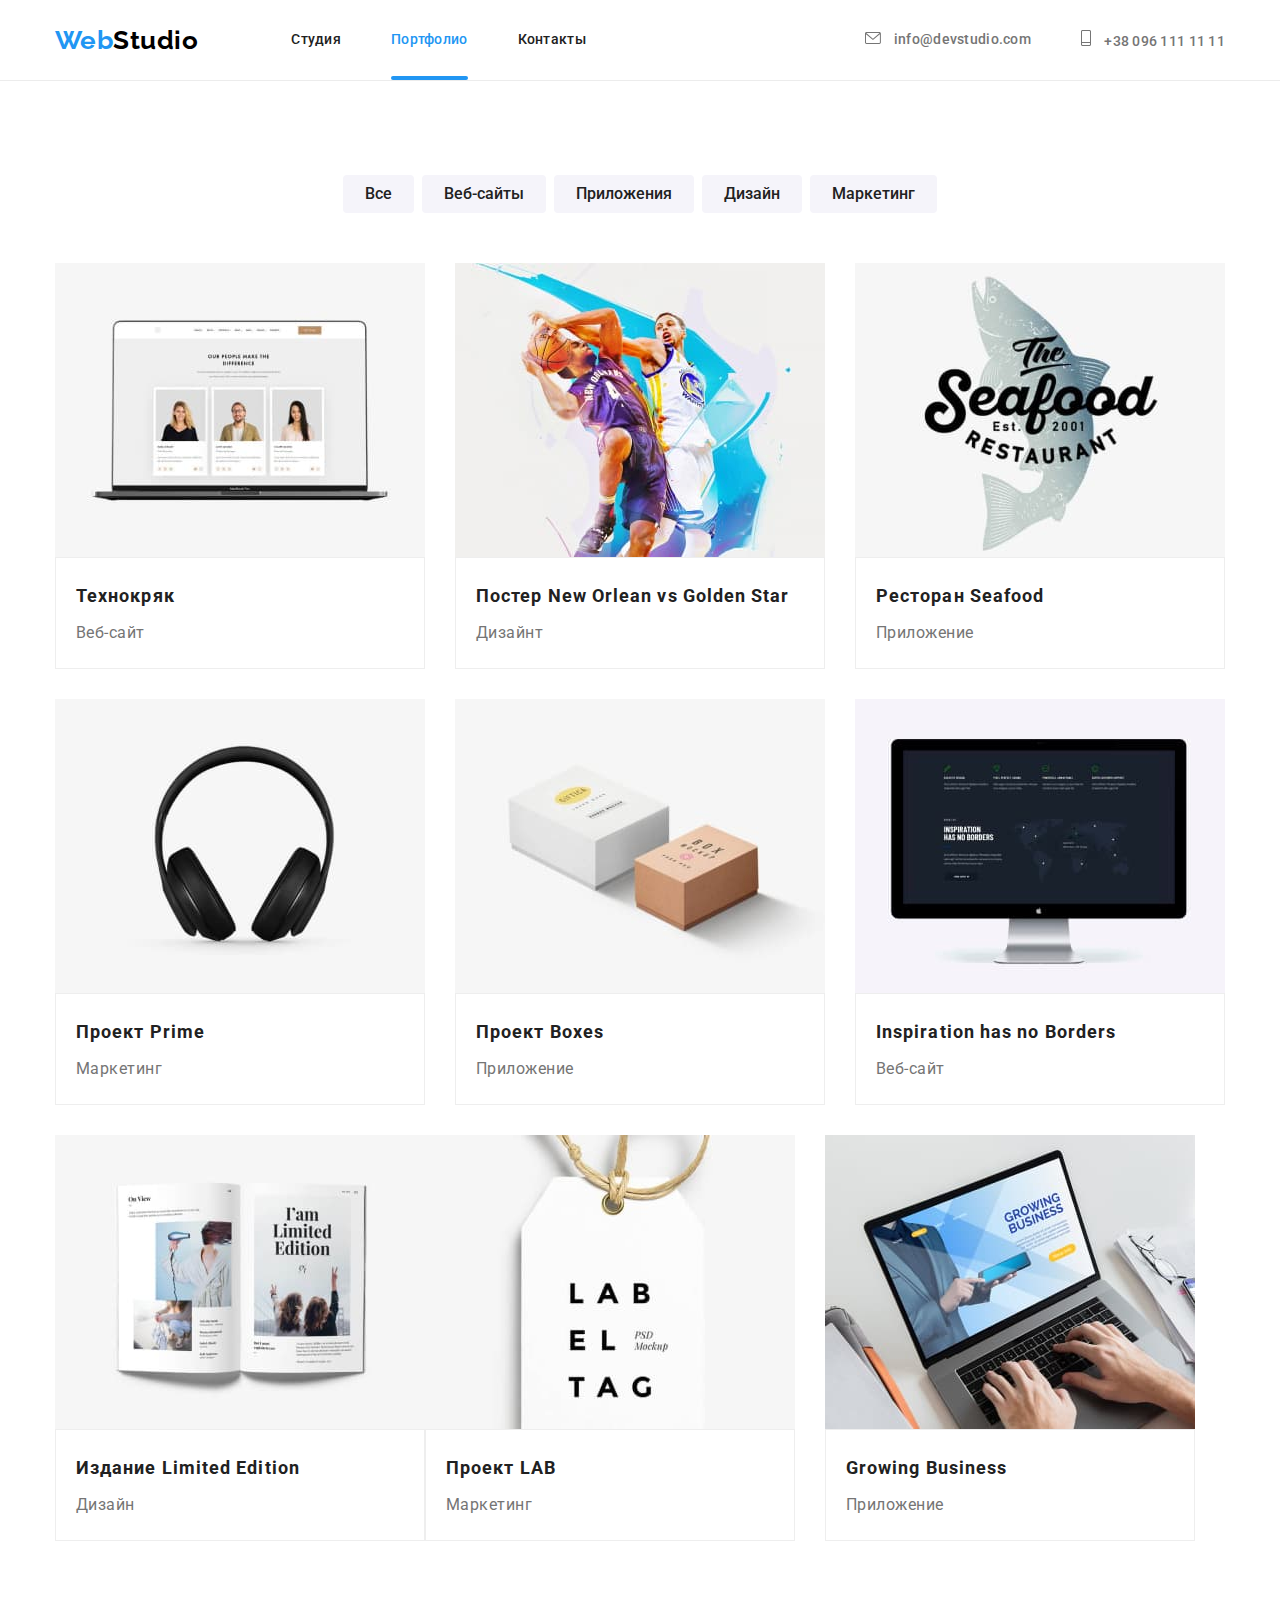
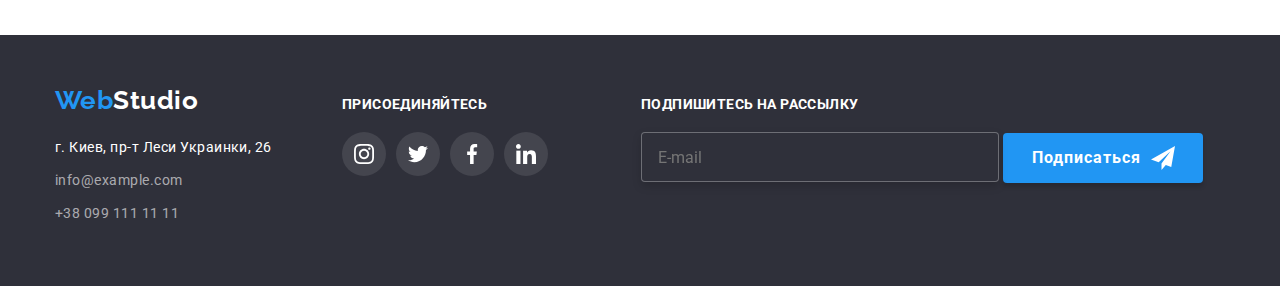
==== commit d7ea3500: "fixed version" ====
--- a/portfolio.html
+++ b/portfolio.html
@@ -13,7 +13,7 @@
       rel="stylesheet"
       href="https://cdnjs.cloudflare.com/ajax/libs/modern-normalize/1.1.0/modern-normalize.min.css"
     />
-    <link rel="stylesheet" href="./css/styles.css" />
+    <link rel="stylesheet" href="./css/main.min.css" />
   </head>
   <body class="body">
     <!-- хедер -->
@@ -288,7 +288,7 @@
     <footer class="site__footer">
       <div class="container footer">
         <div class="footer-auth">
-          <a href="./index.html" class="logo__logo--footer"
+          <a href="./index.html" class="logo logo--footer"
             ><span class="logo__web">Web</span><span class="logo__studio--white">Studio</span>
           </a>
           <address class="address">
--- a/css/main.min.css
+++ b/css/main.min.css
@@ -0,0 +1 @@
+:root{--primary-text-color: #212121;--secondary-text-color: #757575;--bg-hover-logo: #2196F3 }.body{--primary-text-color: #212121;font-family:Roboto,sans-serif;letter-spacing:.03em}a{text-decoration:none}ul{list-style:none}h1,h2,h3,p,ul{margin:0;padding:0}.container{width:1200px;margin-right:auto;margin-left:auto;padding-right:15px;padding-left:15px}.site-heder{border-bottom:1px solid #ececec}.main-heder,.nav-title{display:flex;align-items:center}.logo{margin-right:93px;font-family:"Raleway";font-weight:700;font-size:26px;line-height:1.19;text-decoration:none}.logo__web{color:var(--bg-hover-logo)}.logo__studio{color:#000}.nav{display:flex}.nav__item:not(:last-child){margin-right:50px}.nav__item{position:relative}.nav__link{display:block;padding-top:32px;padding-bottom:32px;color:var(--primary-text-color);font-weight:500;font-size:14px;line-height:1.14;letter-spacing:.02em;transition:250ms cubic-bezier(0.4, 0, 0.2, 1)}.nav__link:hover,.nav__link:focus{color:var(--bg-hover-logo)}.nav__link.current{color:var(--bg-hover-logo)}.current::after{content:"";position:absolute;bottom:0;left:0;width:100%;height:4px;color:var(--bg-hover-logo);background:var(--bg-hover-logo);border-radius:2px}.auth{display:flex;margin-left:auto}.auth .auth__item+.auth__item{margin-left:50px}.auth__link{color:var(--secondary-text-color);font-weight:500;font-size:14px;line-height:1.14;letter-spacing:.02em;transition:250ms cubic-bezier(0.4, 0, 0.2, 1)}.auth__link:hover,.auth__link:focus{color:var(--bg-hover-logo)}.auth__link:hover .auth__icon,.auth__link:focus .auth__icon{fill:var(--bg-hover-logo)}.auth__icon{margin-right:10px;fill:var(--secondary-text-color)}.hyro{text-align:center;padding-top:200px;padding-bottom:200px}.overlay{margin-right:auto;margin-left:auto;max-width:1600px;height:600px;background-image:linear-gradient(to right, rgba(47, 48, 58, 0.4), rgba(47, 48, 58, 0.4)),url("../images/bcg.jpg");background-repeat:no-repeat;background-position:center}.hyro__text{color:#fff;font-weight:900;font-size:44px;line-height:1.36;letter-spacing:.06em;text-transform:uppercase;width:696px;height:120px;margin-right:auto;margin-left:auto;margin-bottom:30px}.button{background-color:var(--bg-hover-logo);color:#fff;border:none;cursor:pointer;font-weight:700;font-size:16px;line-height:1.88;letter-spacing:.06em;font-family:inherit;min-width:200px;height:50px;border-radius:4px}.backdrop{position:fixed;top:0;left:0;width:100%;height:100%;background-color:rgba(0,0,0,.2);opacity:1;transition:opacity 250ms cubic-bezier(0.4, 0, 0.2, 1),visibility 250ms cubic-bezier(0.4, 0, 0.2, 1)}.backdrop.is-hidden{opacity:0;pointer-events:none;visibility:hidden}.backdrop.is-hidden .modal{transform:translate(-50%, -50%) scale(0.7)}.modal{position:absolute;top:50%;left:50%;transform:translate(-50%, -50%) scale(1);transition:transform 250ms cubic-bezier(0.4, 0, 0.2, 1),opacity 250ms cubic-bezier(0.4, 0, 0.2, 1);width:528px;height:581px;padding:40px;background-color:#fff;box-shadow:0px 1px 3px rgba(0,0,0,.12),0px 1px 1px rgba(0,0,0,.14),0px 2px 1px rgba(0,0,0,.2);border-radius:4px}.modal__btn{position:absolute;top:8px;right:8px;display:flex;justify-content:center;align-items:center;width:30px;height:30px;border-radius:50%;border-color:rgba(0,0,0,.1);background-color:#fff}.modal__btn:hover,.modal__btn:focus{fill:var(--bg-hover-logo)}.form-title{font-weight:700;font-size:20px;line-height:23px;text-align:center;letter-spacing:.03em;color:var(--primary-text-color);margin-bottom:12px}.form__modal{position:relative}.form__name{display:inline-flex;flex-direction:column;width:100%;font-weight:400;font-size:12px;line-height:1.17;letter-spacing:.01em;color:var(--secondary-text-color)}.form__item{position:relative;width:100%;margin-top:4px;margin-bottom:10px}.form__input{display:block;width:100%;height:40px;padding-left:35px;padding-right:35px;border:1px solid rgba(33,33,33,.2);border-radius:4px;transition:250ms cubic-bezier(0.4, 0, 0.2, 1)}.form__input:hover,.form__input:focus{border-color:var(--bg-hover-logo)}.form__input:hover+.form-icon{fill:var(--bg-hover-logo)}.form__input:focus+.form-icon{fill:var(--bg-hover-logo)}.form-icon{position:absolute;display:block;top:50%;left:25px;transform:translate(-50%, -50%);height:18px}.form__area{display:block;padding:12px 16px;height:120px;resize:none;margin-bottom:20px}.form__area::placeholder{font-weight:400;font-size:12px;line-height:1.17;letter-spacing:.01em;color:rgba(117,117,117,.5)}.form__checkbox{margin-bottom:30px}.checkbox__label{display:flex;justify-content:center;align-items:center}.checkbox__text{position:relative;font-weight:400;font-size:14px;line-height:1.71;letter-spacing:.03em;color:var(--secondary-text-color)}.checkbox__before{display:inline-flex;width:16px;height:15px;border:2px solid #000;border-radius:2px;box-shadow:0px 4px 4px rgba(0,0,0,.25);background-color:rgba(0,0,0,0);margin-right:8px;justify-content:center;align-items:center}.checkbox__before svg{fill:#fff;opacity:0}.checkbox__input{position:absolute;width:1px;height:1px;margin:-1px;border:0;padding:0;white-space:nowrap;clip-path:inset(100%);clip:rect(0 0 0 0);overflow:hidden;transition:250ms cubic-bezier(0.4, 0, 0.2, 1)}.checkbox__input:checked+.checkbox__before{background-color:var(--bg-hover-logo);border-color:var(--bg-hover-logo)}.checkbox__input:checked+.checkbox__before svg{opacity:1}.checkbox__link{font-weight:400;font-size:14px;line-height:1.71;letter-spacing:.03em;color:var(--bg-hover-logo);text-decoration:underline}.button--form{display:block;box-shadow:0px 4px 4px rgba(0,0,0,.15);margin-bottom:40px;margin-left:auto;margin-right:auto}.section{padding-top:94px;padding-bottom:94px}.visually-hidden{position:absolute;width:1px;height:1px;margin:-1px;border:0;padding:0;white-space:nowrap;clip-path:inset(100%);clip:rect(0 0 0 0);overflow:hidden}.benefits__list{display:flex}.benefit__item{margin-right:30px}.benefit__item:last-child{margin-right:0px}.benefit__blok{display:flex;background:#f5f4fa;border-radius:4px;justify-content:center;align-items:center;margin-bottom:30px;height:120px}.benefit__icon{width:65px;height:70px}.benefit__subtitle{color:var(--primary-text-color);font-weight:700;font-size:14px;line-height:1.14;text-transform:uppercase;margin-bottom:10px}.benefit__text{color:var(--secondary-text-color);width:270px;font-weight:400;font-size:14px;line-height:1.71}.work__section{padding-bottom:94px}.work__title{color:var(--primary-text-color);font-weight:700;font-size:36px;line-height:1.17;text-align:center;margin-bottom:50px}.work__list{display:flex}.work__item{position:relative;margin-right:30px}.work__item:last-child{margin-right:0px}.work__image{display:block}.work__position{position:absolute;width:100%;height:70px;bottom:0;padding-top:27px;padding-bottom:27px;font-style:normal;font-weight:700;font-size:14px;line-height:16px;text-align:center;text-transform:uppercase;color:#fff;background-image:linear-gradient(to right, rgba(47, 48, 58, 0.8), rgba(47, 48, 58, 0.8))}.backcolor{background-color:#f5f4fa}.team__title{color:var(--primary-text-color);font-weight:700;font-size:36px;line-height:1.17;text-align:center;margin-bottom:50px}.team__list{display:flex}.team__item{width:277.5px;margin-right:30px;background-color:#fff;box-shadow:0px 1px 3px rgba(0,0,0,.12),0px 1px 1px rgba(0,0,0,.14),0px 2px 1px rgba(0,0,0,.2);border-radius:0px 0px 4px 4px}.team__item:last-child{margin-right:0}.team__description{padding-top:30px}.team-subtitle{font-weight:500;font-size:16px;line-height:1.19;text-align:center;margin-bottom:10px}.team__text{color:var(--secondary-text-color);font-weight:400;font-size:16px;line-height:1.19;text-align:center;margin-bottom:16px}.social{padding-left:32px;padding-right:32px;padding-bottom:30px}.social__list{display:flex;justify-content:center;align-items:center}.social__item:not(:last-child){margin-right:10px}.social__link{display:flex;width:44px;height:44px;align-items:center;justify-content:center;border-radius:50px;fill:#afb1b8;transition:250ms cubic-bezier(0.4, 0, 0.2, 1)}.social__link:hover,.social__link:focus{background-color:var(--bg-hover-logo);border-radius:50px;fill:#fff}.social__link:hover .social__icons,.social__link:focus .social__icons{fill:#fff;transition:250ms cubic-bezier(0.4, 0, 0.2, 1)}.clients__title{color:var(--primary-text-color);font-weight:700;font-size:36px;line-height:1.17;text-align:center;margin-bottom:50px}.clients__list{display:flex;justify-content:center;align-items:center}.clients__item:not(:last-child){margin-right:30px}.clients__link{display:flex;border:1px solid #afb1b8;justify-content:center;align-items:center;border-radius:4px;width:170px;height:92px;transition:250ms cubic-bezier(0.4, 0, 0.2, 1)}.clients__link:hover,.clients__link:focus{color:var(--bg-hover-logo);border-color:var(--bg-hover-logo)}.clients__link:hover .clients__icons,.clients__link:focus .clients__icons{fill:var(--bg-hover-logo)}.clients__icons{fill:#afb1b8;transition:250ms cubic-bezier(0.4, 0, 0.2, 1)}.clients__icons:hover,.clients__icons:focus{fill:var(--bg-hover-logo);transition:250ms cubic-bezier(0.4, 0, 0.2, 1)}.site__footer{background-color:#2f303a;padding-top:50px;padding-bottom:60px}.footer{display:flex;align-items:baseline}.footer-auth{margin-right:70px}.logo--footer{display:block;margin-right:auto;margin-bottom:20px}.logo__studio--white{color:#fff}.address{font-family:Roboto,sans-serif}.address__item:not(:last-child){margin-bottom:9px}.address__link{display:block;font-weight:400;font-size:14px;line-height:1.71;font-style:normal}.link--maps{color:#fff}.link--contacts{color:rgba(255,255,255,.6);transition:250ms cubic-bezier(0.4, 0, 0.2, 1)}.link--contacts:hover,.link--contacts:focus{color:var(--bg-hover-logo)}.footer__net{margin-right:93px}.footer__subtitle{color:#fff;font-style:normal;font-weight:700;font-size:14px;line-height:16px;letter-spacing:.03em;text-transform:uppercase;margin-bottom:20px}.footer-listnet{display:flex;justify-content:center;align-items:center}.footer__link{background:rgba(255,255,255,.1)}.footer__icons{fill:#fff}.footer__input{width:358px;height:50px;background-color:#2f303a;border:1px solid rgba(255,255,255,.3);filter:drop-shadow(0px 4px 4px rgba(0, 0, 0, 0.15));border-radius:4px;padding-left:16px;color:#fff;font-weight:400;font-size:16px;line-height:1.25}.button--footer{display:inline-flex;align-items:center;justify-content:center;box-shadow:0px 4px 4px rgba(0,0,0,.15);border:rgba(0,0,0,0)}.btn__footer__text{margin-right:10px}.btn__telegram{fill:#fff}.btn__list{display:flex;margin-left:auto;margin-right:auto;justify-content:center;margin-bottom:50px}.btn__item{margin-right:8px}.btn__item:last-child{margin-right:0px}.btn{background-color:#f5f4fa;color:var(--primary-text-color);border:none;cursor:pointer;font-weight:500;font-size:16px;line-height:1.63;text-align:center;font-family:inherit;border-radius:4px;padding:6px 22px;transition:250ms cubic-bezier(0.4, 0, 0.2, 1)}.btn:hover,.btn:focus{background-color:var(--bg-hover-logo);color:#fff;box-shadow:0px 3px 1px rgba(0,0,0,.1),0px 1px 2px rgba(0,0,0,.08),0px 2px 2px rgba(0,0,0,.12);border-radius:4px}.portfolio__list{display:flex;margin-right:auto;margin-left:auto;flex-wrap:wrap}.portfolio__item{width:370px;margin-right:30px;margin-bottom:30px;transition:250ms cubic-bezier(0.4, 0, 0.2, 1)}.portfolio__item:hover{box-shadow:0px 1px 1px rgba(0,0,0,.12),0px 4px 4px rgba(0,0,0,.06),1px 4px 6px rgba(0,0,0,.16)}.portfolio__item:nth-child(3n){margin-right:0px}.portfolio__item:nth-last-child(-n+3){margin-bottom:0px}.portfolio__relative{position:relative;overflow:hidden}.portfolio__overlay{position:absolute;top:0;width:100%;height:100%;background-color:rgba(33,150,243,.9);color:#fff;transform:translateY(100%);transition:transform 250ms cubic-bezier(0.4, 0, 0.2, 1),opacity 250ms cubic-bezier(0.4, 0, 0.2, 1)}.portfolio__link:hover .portfolio__overlay,.portfolio__link:focus .portfolio__overlay{transform:translateY(0);opacity:1}.overlay__image{padding:63px 24px;color:#fff;font-style:normal;font-weight:400;font-size:18px;line-height:1.56}.portfolio__image{display:block}.portfolio__description{padding:20px;border:1px solid #eee}.portfolio__title{color:var(--primary-text-color);font-weight:700;font-size:18px;line-height:2;letter-spacing:.06em}.portfolio__text{margin-top:4px;color:var(--secondary-text-color);font-weight:400;font-size:16px;line-height:1.88}/*# sourceMappingURL=main.min.css.map */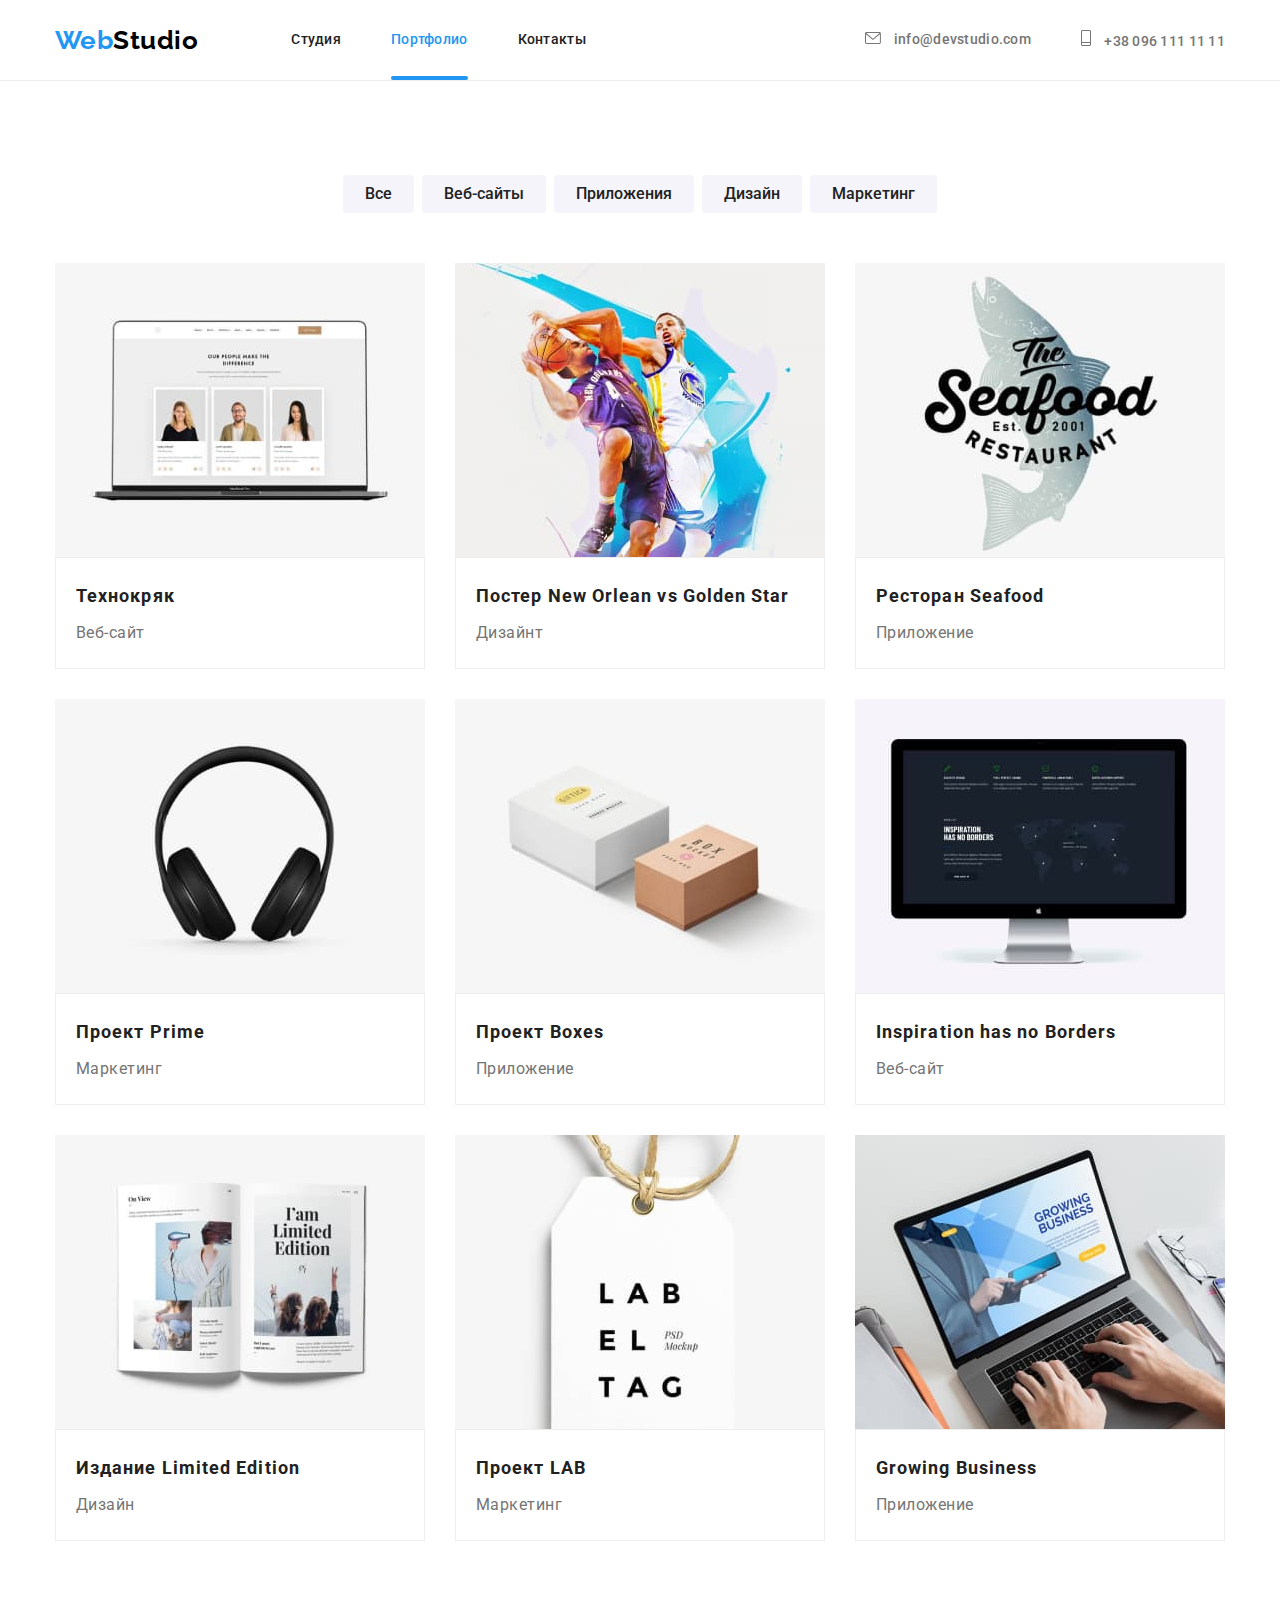
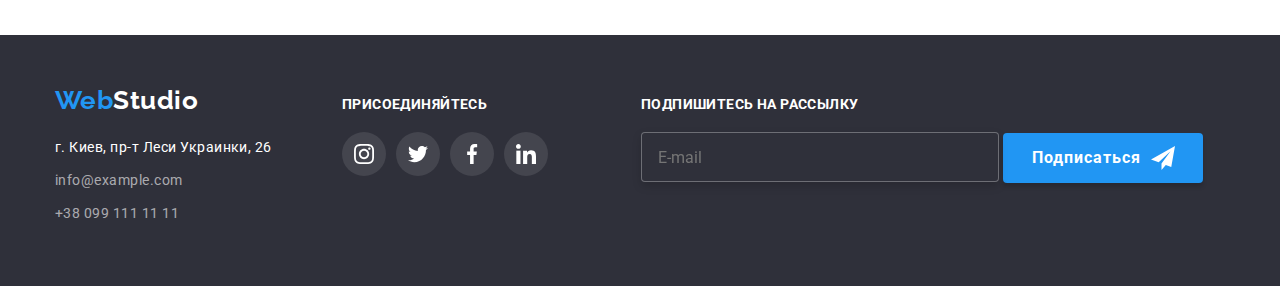
==== commit eb520e44: "fixed" ====
--- a/portfolio.html
+++ b/portfolio.html
@@ -208,7 +208,7 @@
                 </div>
               </a>
             </li>
-            <li class="portfolio__itemt">
+            <li class="portfolio__item">
               <a class="portfolio__link" href="">
                 <div class="portfolio__relative">
                   <img
